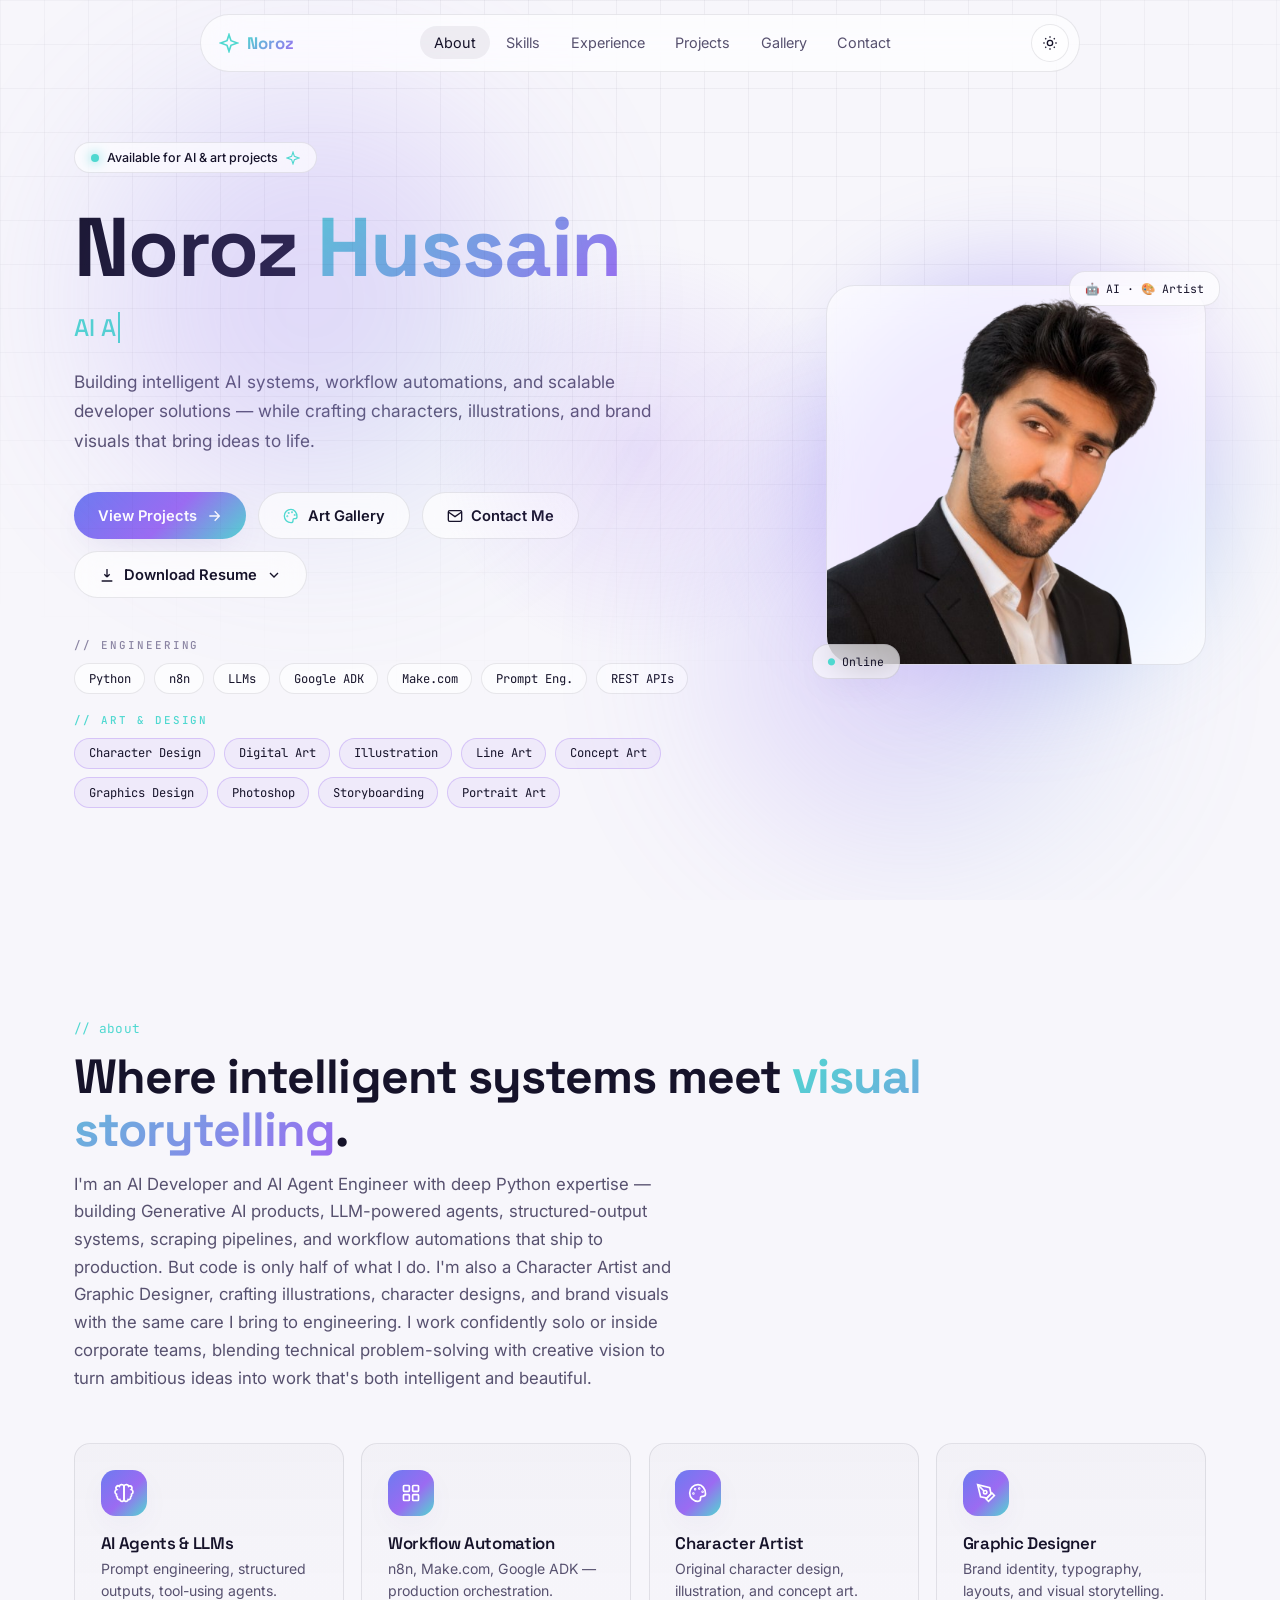
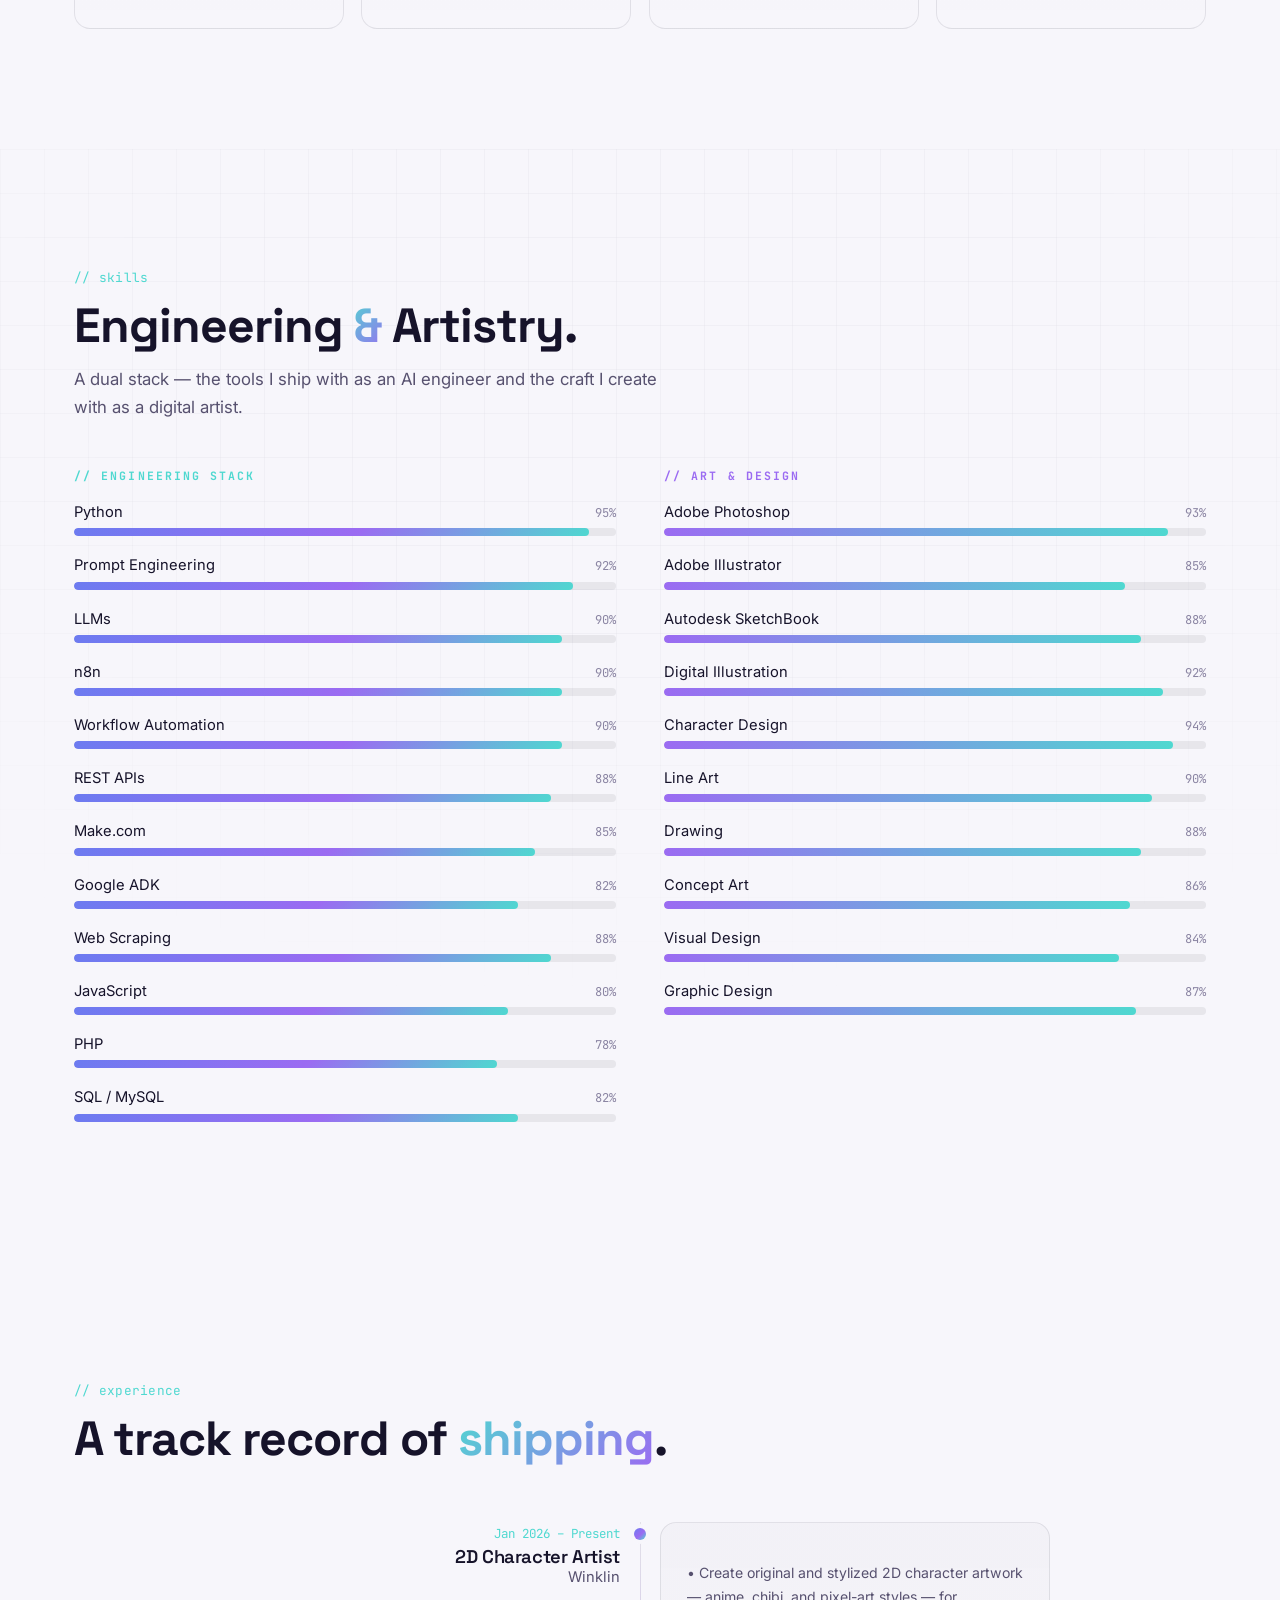
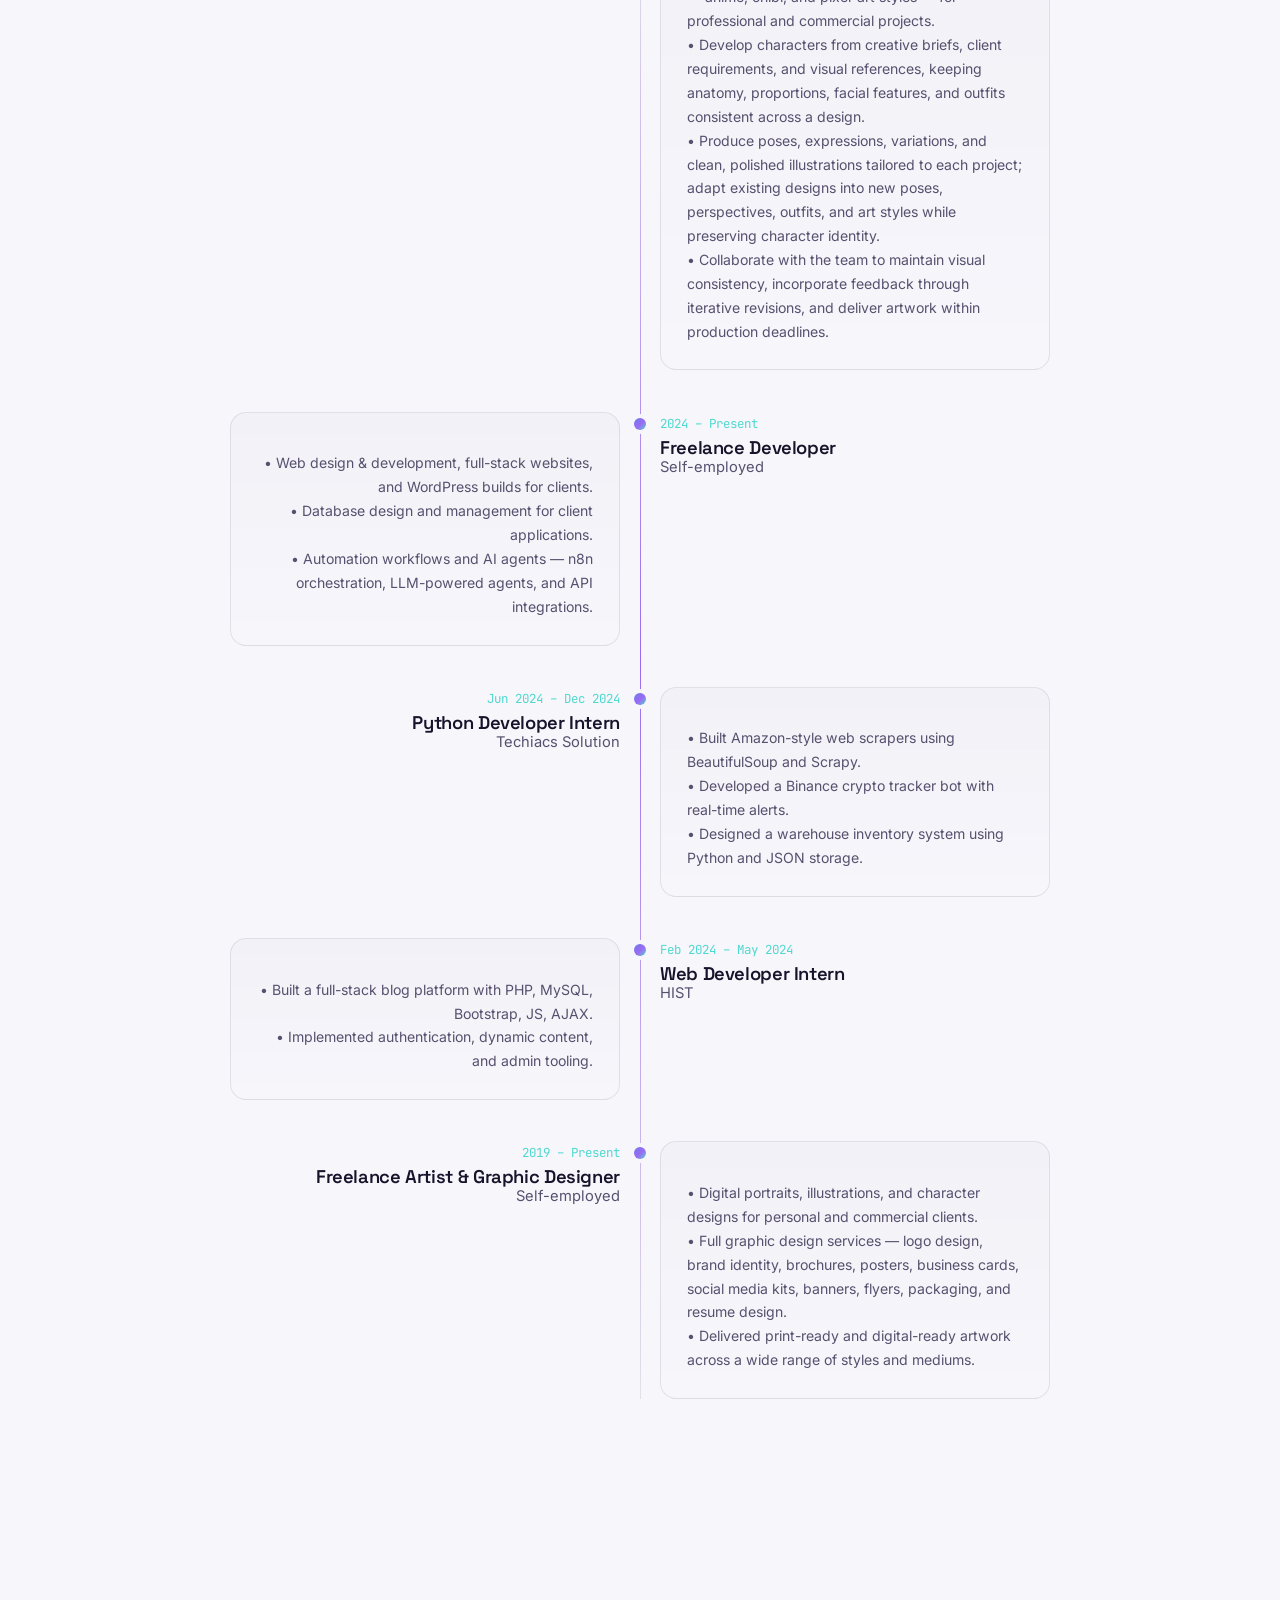
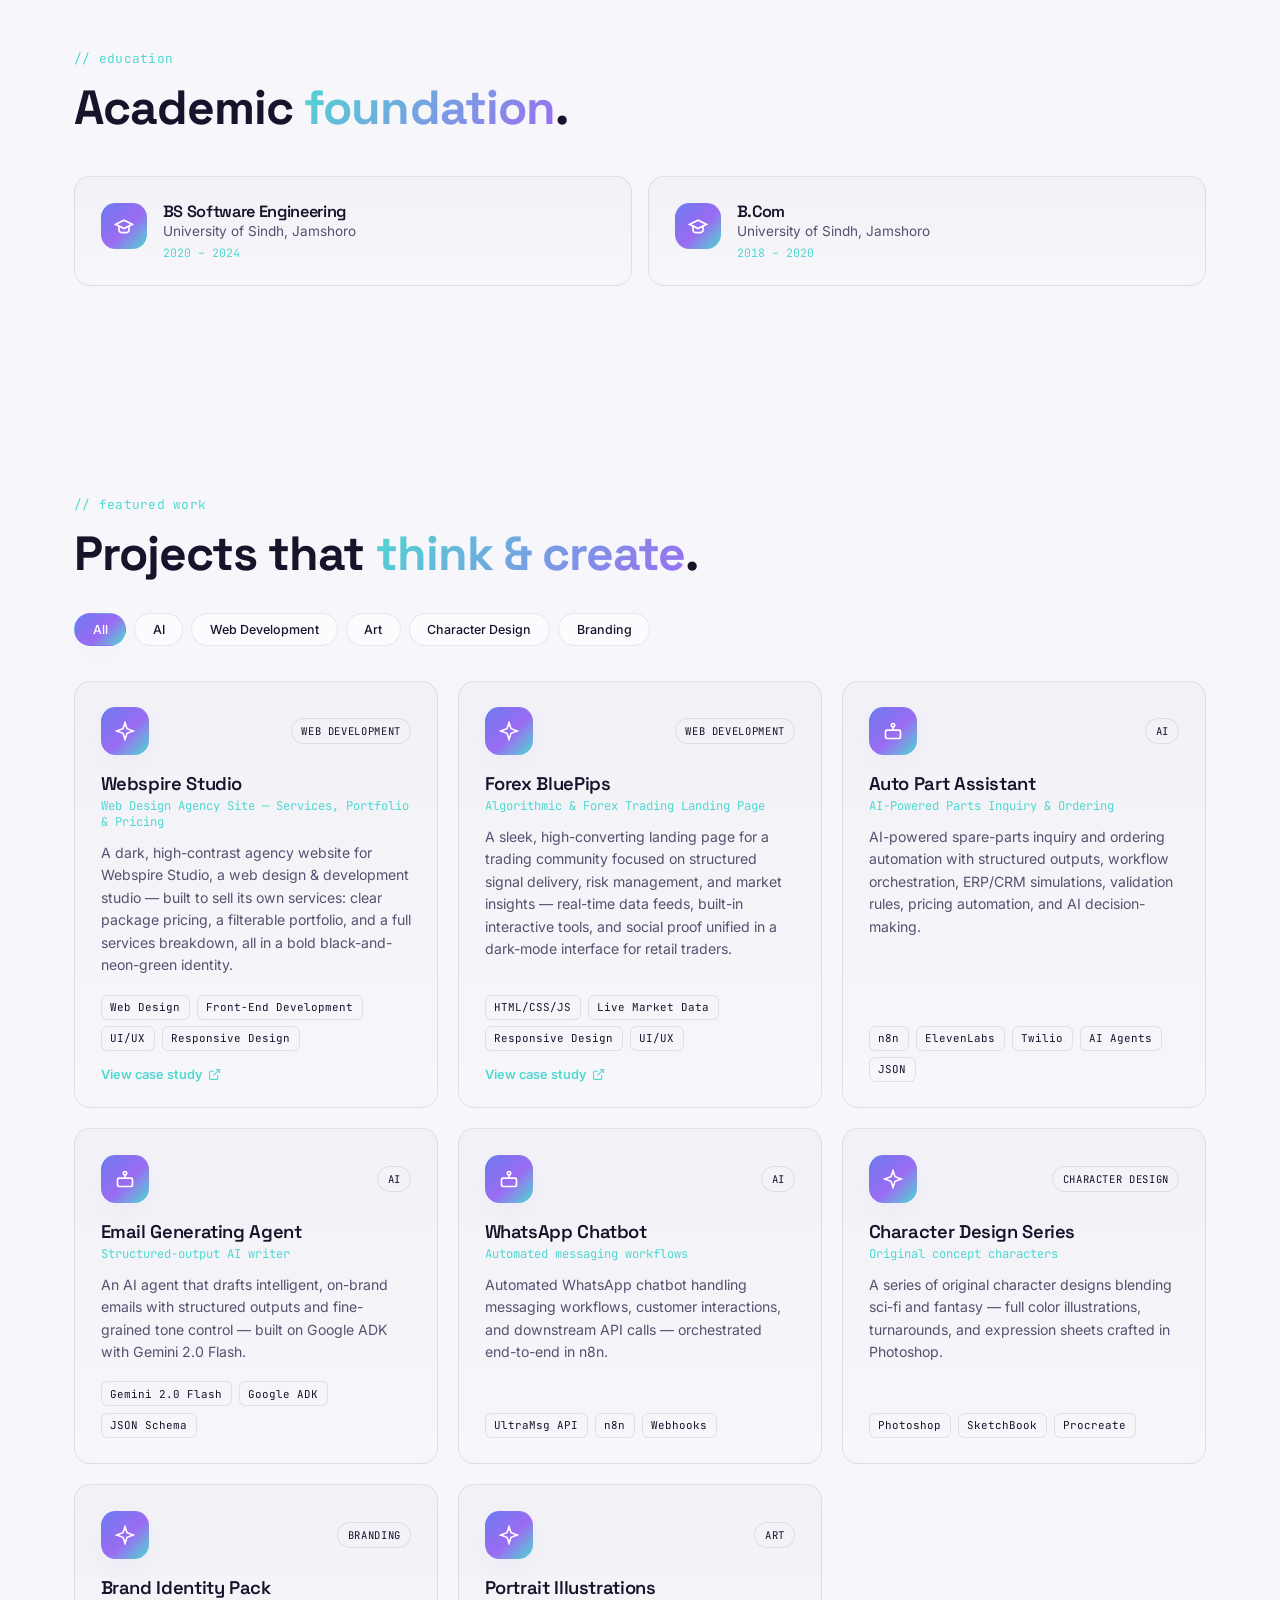
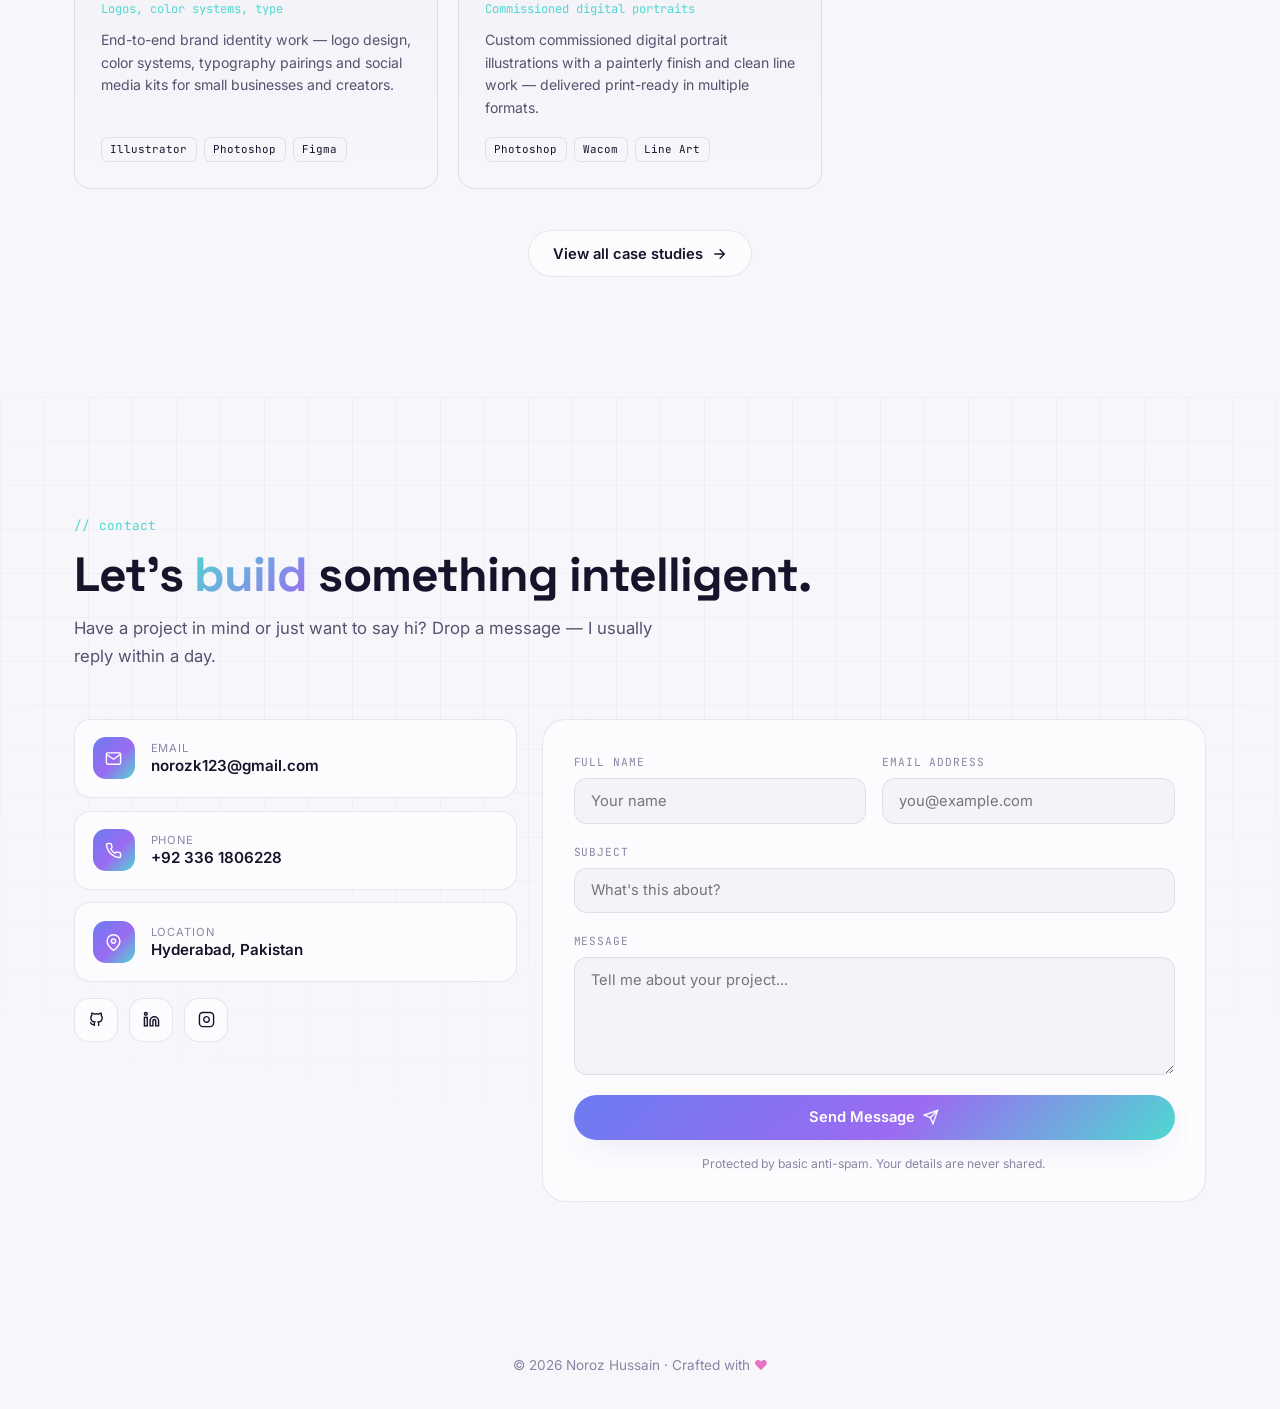
==== index.html @ 3fe2d1c8 "Initial portfolio website" ====
<!DOCTYPE html>
<html lang="en">
<head>
<meta charset="UTF-8">
<meta name="viewport" content="width=device-width, initial-scale=1.0">
<title>Noroz Hussain — AI Agent Engineer &amp; Character Artist</title>
<meta name="description" content="Noroz Hussain is an AI Agent Engineer and Python developer building LLM-powered agents and workflow automations, and a character artist &amp; graphic designer crafting illustrations and brand visuals.">
<meta name="keywords" content="Noroz Hussain, AI Agent Engineer, AI Developer, Python Developer, n8n Automation, Character Artist, Graphic Designer, Portfolio, Hyderabad Pakistan">
<meta name="author" content="Noroz Hussain">
<link rel="canonical" href="https://norozhussain.com/">

<!-- Open Graph -->
<meta property="og:type" content="website">
<meta property="og:title" content="Noroz Hussain — AI Agent Engineer & Character Artist">
<meta property="og:description" content="Building intelligent AI systems and workflow automations — while crafting characters, illustrations, and brand visuals.">
<meta property="og:image" content="assets/img/profile.png">
<meta property="og:url" content="https://norozhussain.com/">
<meta name="twitter:card" content="summary_large_image">
<meta name="twitter:title" content="Noroz Hussain — AI Agent Engineer & Character Artist">
<meta name="twitter:description" content="AI systems, workflow automation, character art and brand design.">
<meta name="twitter:image" content="assets/img/profile.png">

<link rel="icon" type="image/svg+xml" href="assets/img/favicon.svg">
<link rel="alternate icon" href="assets/img/favicon.ico">
<link rel="stylesheet" href="css/style.css">
<link rel="manifest" href="site.webmanifest">
<meta name="theme-color" content="#0d0b16">

<script type="application/ld+json">
{
  "@context": "https://schema.org",
  "@type": "Person",
  "name": "Noroz Hussain",
  "jobTitle": ["AI Agent Engineer", "Character Artist", "Graphic Designer"],
  "url": "https://norozhussain.com/",
  "email": "mailto:norozk123@gmail.com",
  "sameAs": [
    "https://github.com/khannoroz",
    "https://www.linkedin.com/in/noroz-hussain-786a731b7/",
    "https://www.instagram.com/noroz_khan_art/"
  ],
  "address": { "@type": "PostalAddress", "addressLocality": "Hyderabad", "addressCountry": "Pakistan" }
}
</script>
</head>
<body>

<div id="preloader"><p class="mark">Noroz<span>.</span></p></div>

<div id="mouse-glow"></div>

<!-- ===== Navbar ===== -->
<header id="navbar">
  <nav class="nav-inner glass">
    <a href="#hero" class="brand">
      <svg viewBox="0 0 24 24" fill="none" stroke="currentColor" stroke-width="2"><path d="M12 2l2.4 7.2L22 12l-7.6 2.8L12 22l-2.4-7.2L2 12l7.6-2.8z"/></svg>
      <span class="text-gradient">Noroz</span>
    </a>
    <div class="nav-links">
      <a href="#about">About</a>
      <a href="#skills">Skills</a>
      <a href="#experience">Experience</a>
      <a href="projects.html">Projects</a>
      <a href="gallery.html">Gallery</a>
      <a href="#contact">Contact</a>
    </div>
    <div class="nav-actions">
      <button class="icon-btn" id="theme-toggle" aria-label="Toggle theme">
        <svg class="moon" viewBox="0 0 24 24" fill="none" stroke="currentColor" stroke-width="2"><path d="M21 12.79A9 9 0 1111.21 3 7 7 0 0021 12.79z"/></svg>
        <svg class="sun" viewBox="0 0 24 24" fill="none" stroke="currentColor" stroke-width="2"><circle cx="12" cy="12" r="4"/><path d="M12 2v2M12 20v2M4.9 4.9l1.4 1.4M17.7 17.7l1.4 1.4M2 12h2M20 12h2M4.9 19.1l1.4-1.4M17.7 6.3l1.4-1.4"/></svg>
      </button>
      <button class="icon-btn" id="nav-toggle" aria-label="Open menu">
        <svg viewBox="0 0 24 24" fill="none" stroke="currentColor" stroke-width="2"><path d="M4 7h16M4 12h16M4 17h16"/></svg>
      </button>
    </div>
  </nav>
</header>

<div id="mobile-menu">
  <a href="#about">About</a>
  <a href="#skills">Skills</a>
  <a href="#experience">Experience</a>
  <a href="projects.html">Projects</a>
  <a href="gallery.html">Gallery</a>
  <a href="#contact">Contact</a>
</div>

<main>
  <!-- ===== Hero ===== -->
  <section id="hero" class="hero">
    <div class="bg-grid"></div>
    <div class="bg-orb" style="width:420px;height:420px;top:10%;left:8%;"></div>
    <div class="bg-orb" style="width:380px;height:380px;bottom:6%;right:14%;animation-delay:2s;"></div>

    <div class="container hero-grid">
      <div>
        <div class="badge-pill glass">
          <span class="dot-live"></span> Available for AI &amp; art projects
          <svg width="14" height="14" viewBox="0 0 24 24" fill="none" stroke="currentColor" stroke-width="2" style="color:var(--cyan)"><path d="M12 2l2.4 7.2L22 12l-7.6 2.8L12 22l-2.4-7.2L2 12l7.6-2.8z"/></svg>
        </div>

        <h1>Noroz <span class="text-gradient">Hussain</span></h1>

        <div class="hero-roles">
          <span id="role-typed"></span>
        </div>

        <p class="lead">Building intelligent AI systems, workflow automations, and scalable developer solutions — while crafting characters, illustrations, and brand visuals that bring ideas to life.</p>

        <div class="hero-actions">
          <a href="#projects" class="btn btn-primary">View Projects
            <svg viewBox="0 0 24 24" fill="none" stroke="currentColor" stroke-width="2"><path d="M5 12h14M13 5l7 7-7 7"/></svg>
          </a>
          <a href="gallery.html" class="btn btn-ghost">
            <svg viewBox="0 0 24 24" fill="none" stroke="currentColor" stroke-width="2" style="color:var(--cyan)"><circle cx="13.5" cy="6.5" r=".5"/><circle cx="17.5" cy="10.5" r=".5"/><circle cx="8.5" cy="7.5" r=".5"/><circle cx="6.5" cy="12.5" r=".5"/><path d="M12 2a10 10 0 100 20 3 3 0 003-3v-1a2 2 0 012-2h1a3 3 0 003-3c0-6-4-11-9-11z"/></svg>
            Art Gallery
          </a>
          <a href="#contact" class="btn btn-ghost">
            <svg viewBox="0 0 24 24" fill="none" stroke="currentColor" stroke-width="2"><rect x="2" y="4" width="20" height="16" rx="2"/><path d="M22 6l-10 7L2 6"/></svg>
            Contact Me
          </a>
          <div class="resume-dd">
            <button type="button" class="btn btn-ghost" id="resume-toggle" aria-haspopup="true" aria-expanded="false">
              <svg viewBox="0 0 24 24" fill="none" stroke="currentColor" stroke-width="2"><path d="M12 3v12m0 0l-4-4m4 4l4-4M4 21h16"/></svg>
              Download Resume
              <svg class="resume-caret" viewBox="0 0 24 24" fill="none" stroke="currentColor" stroke-width="2" width="14" height="14"><path d="M6 9l6 6 6-6"/></svg>
            </button>
            <div class="resume-menu" id="resume-menu">
              <a href="assets/resume/Noroz-Hussain-Resume.pdf" download class="resume-menu-item">
                <svg viewBox="0 0 24 24" fill="none" stroke="currentColor" stroke-width="2"><rect x="2" y="4" width="20" height="16" rx="2"/><path d="M22 6l-10 7L2 6"/></svg>
                <span><strong>Developer CV</strong><small>AI &amp; software engineering</small></span>
              </a>
              <a href="assets/resume/Noroz-Hussain-Artist-CV.pdf" download class="resume-menu-item">
                <svg viewBox="0 0 24 24" fill="none" stroke="currentColor" stroke-width="2" style="color:var(--cyan)"><circle cx="13.5" cy="6.5" r=".5"/><circle cx="17.5" cy="10.5" r=".5"/><circle cx="8.5" cy="7.5" r=".5"/><circle cx="6.5" cy="12.5" r=".5"/><path d="M12 2a10 10 0 100 20 3 3 0 003-3v-1a2 2 0 012-2h1a3 3 0 003-3c0-6-4-11-9-11z"/></svg>
                <span><strong>Artist CV</strong><small>Character design &amp; illustration</small></span>
              </a>
            </div>
          </div>
        </div>

        <div class="badge-groups">
          <div>
            <h4>// engineering</h4>
            <div class="chip-row">
              <span class="chip chip--tech">Python</span>
              <span class="chip chip--tech">n8n</span>
              <span class="chip chip--tech">LLMs</span>
              <span class="chip chip--tech">Google ADK</span>
              <span class="chip chip--tech">Make.com</span>
              <span class="chip chip--tech">Prompt Eng.</span>
              <span class="chip chip--tech">REST APIs</span>
            </div>
          </div>
          <div>
            <h4 class="art-label">// art &amp; design</h4>
            <div class="chip-row">
              <span class="chip chip--art">Character Design</span>
              <span class="chip chip--art">Digital Art</span>
              <span class="chip chip--art">Illustration</span>
              <span class="chip chip--art">Line Art</span>
              <span class="chip chip--art">Concept Art</span>
              <span class="chip chip--art">Graphics Design</span>
              <span class="chip chip--art">Photoshop</span>
              <span class="chip chip--art">Storyboarding</span>
              <span class="chip chip--art">Portrait Art</span>
            </div>
          </div>
        </div>
      </div>

      <div class="hero-portrait">
        <div class="glow-ring"></div>
        <div class="portrait-frame glass">
          <img src="assets/img/profile.png" alt="Noroz Hussain — AI Developer and Character Artist" width="493" height="506">
        </div>
        <div class="float-tag bl glass"><span style="color:var(--cyan)">●</span> Online</div>
        <div class="float-tag tl glass">🤖 AI · 🎨 Artist</div>
      </div>
    </div>
  </section>

  <!-- ===== About ===== -->
  <section id="about" class="section">
    <div class="container">
      <div class="reveal">
        <p class="eyebrow">// about</p>
        <h2 class="section-title">Where intelligent systems meet <span class="text-gradient">visual storytelling</span>.</h2>
      </div>
      <p class="section-lead reveal">I'm an AI Developer and AI Agent Engineer with deep Python expertise — building Generative AI products, LLM-powered agents, structured-output systems, scraping pipelines, and workflow automations that ship to production. But code is only half of what I do. I'm also a Character Artist and Graphic Designer, crafting illustrations, character designs, and brand visuals with the same care I bring to engineering. I work confidently solo or inside corporate teams, blending technical problem-solving with creative vision to turn ambitious ideas into work that's both intelligent and beautiful.</p>

      <div class="about-grid">
        <div class="card about-card reveal">
          <div class="icon-tile"><svg viewBox="0 0 24 24" fill="none" stroke="currentColor" stroke-width="2"><path d="M9.5 2A2.5 2.5 0 0112 4.5v15a2.5 2.5 0 01-4.96.44 2.5 2.5 0 01-2.96-3.08A3 3 0 013 13.5a3 3 0 01.34-5.61A2.5 2.5 0 016.5 4a2.5 2.5 0 013-2z"/><path d="M14.5 2A2.5 2.5 0 0012 4.5v15a2.5 2.5 0 004.96.44 2.5 2.5 0 002.96-3.08A3 3 0 0021 13.5a3 3 0 00-.34-5.61A2.5 2.5 0 0017.5 4a2.5 2.5 0 00-3-2z"/></svg></div>
          <h3>AI Agents &amp; LLMs</h3>
          <p>Prompt engineering, structured outputs, tool-using agents.</p>
        </div>
        <div class="card about-card reveal" style="transition-delay:.05s">
          <div class="icon-tile"><svg viewBox="0 0 24 24" fill="none" stroke="currentColor" stroke-width="2"><rect x="3" y="3" width="7" height="7" rx="1"/><rect x="14" y="3" width="7" height="7" rx="1"/><rect x="14" y="14" width="7" height="7" rx="1"/><rect x="3" y="14" width="7" height="7" rx="1"/></svg></div>
          <h3>Workflow Automation</h3>
          <p>n8n, Make.com, Google ADK — production orchestration.</p>
        </div>
        <div class="card about-card reveal" style="transition-delay:.1s">
          <div class="icon-tile"><svg viewBox="0 0 24 24" fill="none" stroke="currentColor" stroke-width="2"><circle cx="13.5" cy="6.5" r=".5"/><circle cx="17.5" cy="10.5" r=".5"/><circle cx="8.5" cy="7.5" r=".5"/><circle cx="6.5" cy="12.5" r=".5"/><path d="M12 2a10 10 0 100 20 3 3 0 003-3v-1a2 2 0 012-2h1a3 3 0 003-3c0-6-4-11-9-11z"/></svg></div>
          <h3>Character Artist</h3>
          <p>Original character design, illustration, and concept art.</p>
        </div>
        <div class="card about-card reveal" style="transition-delay:.15s">
          <div class="icon-tile"><svg viewBox="0 0 24 24" fill="none" stroke="currentColor" stroke-width="2"><path d="M12 19l7-7 3 3-7 7-3-3z"/><path d="M18 13l-1.5-7.5L2 2l3.5 14.5L13 18l5-5z"/><path d="M2 2l7.586 7.586"/><circle cx="11" cy="11" r="2"/></svg></div>
          <h3>Graphic Designer</h3>
          <p>Brand identity, typography, layouts, and visual storytelling.</p>
        </div>
      </div>
    </div>
  </section>

  <!-- ===== Skills ===== -->
  <section id="skills" class="section">
    <div class="bg-grid" style="opacity:.3"></div>
    <div class="container">
      <div class="reveal">
        <p class="eyebrow">// skills</p>
        <h2 class="section-title">Engineering <span class="text-gradient">&amp;</span> Artistry.</h2>
        <p class="section-lead">A dual stack — the tools I ship with as an AI engineer and the craft I create with as a digital artist.</p>
      </div>

      <div class="skills-grid">
        <div class="skills-col tech reveal">
          <h4>// engineering stack</h4>
          <div id="skills-tech"></div>
        </div>
        <div class="skills-col art reveal">
          <h4>// art &amp; design</h4>
          <div id="skills-art"></div>
        </div>
      </div>
    </div>
  </section>

  <!-- ===== Experience ===== -->
  <section id="experience" class="section">
    <div class="container">
      <div class="reveal text-center" style="text-align:left">
        <p class="eyebrow">// experience</p>
        <h2 class="section-title">A track record of <span class="text-gradient">shipping</span>.</h2>
      </div>

      <div class="timeline">
        <div class="timeline-item reveal">
          <div class="timeline-dot"></div>
          <div class="timeline-left">
            <span class="timeline-when">Jan 2026 – Present</span>
            <h3 class="timeline-role">2D Character Artist</h3>
            <p class="timeline-co">Winklin</p>
          </div>
          <div class="timeline-right">
            <div class="card">
              <div class="timeline-points">
                <p>• Create original and stylized 2D character artwork — anime, chibi, and pixel-art styles — for professional and commercial projects.</p>
                <p>• Develop characters from creative briefs, client requirements, and visual references, keeping anatomy, proportions, facial features, and outfits consistent across a design.</p>
                <p>• Produce poses, expressions, variations, and clean, polished illustrations tailored to each project; adapt existing designs into new poses, perspectives, outfits, and art styles while preserving character identity.</p>
                <p>• Collaborate with the team to maintain visual consistency, incorporate feedback through iterative revisions, and deliver artwork within production deadlines.</p>
              </div>
            </div>
          </div>
        </div>
        <div class="timeline-item reveal">
          <div class="timeline-dot"></div>
          <div class="timeline-left">
            <span class="timeline-when">2024 – Present</span>
            <h3 class="timeline-role">Freelance Developer</h3>
            <p class="timeline-co">Self-employed</p>
          </div>
          <div class="timeline-right">
            <div class="card">
              <div class="timeline-points">
                <p>• Web design &amp; development, full-stack websites, and WordPress builds for clients.</p>
                <p>• Database design and management for client applications.</p>
                <p>• Automation workflows and AI agents — n8n orchestration, LLM-powered agents, and API integrations.</p>
              </div>
            </div>
          </div>
        </div>
        <div class="timeline-item reveal">
          <div class="timeline-dot"></div>
          <div class="timeline-left">
            <span class="timeline-when">Jun 2024 – Dec 2024</span>
            <h3 class="timeline-role">Python Developer Intern</h3>
            <p class="timeline-co">Techiacs Solution</p>
          </div>
          <div class="timeline-right">
            <div class="card">
              <div class="timeline-points">
                <p>• Built Amazon-style web scrapers using BeautifulSoup and Scrapy.</p>
                <p>• Developed a Binance crypto tracker bot with real-time alerts.</p>
                <p>• Designed a warehouse inventory system using Python and JSON storage.</p>
              </div>
            </div>
          </div>
        </div>
        <div class="timeline-item reveal">
          <div class="timeline-dot"></div>
          <div class="timeline-left">
            <span class="timeline-when">Feb 2024 – May 2024</span>
            <h3 class="timeline-role">Web Developer Intern</h3>
            <p class="timeline-co">HIST</p>
          </div>
          <div class="timeline-right">
            <div class="card">
              <div class="timeline-points">
                <p>• Built a full-stack blog platform with PHP, MySQL, Bootstrap, JS, AJAX.</p>
                <p>• Implemented authentication, dynamic content, and admin tooling.</p>
              </div>
            </div>
          </div>
        </div>
        <div class="timeline-item reveal">
          <div class="timeline-dot"></div>
          <div class="timeline-left">
            <span class="timeline-when">2019 – Present</span>
            <h3 class="timeline-role">Freelance Artist &amp; Graphic Designer</h3>
            <p class="timeline-co">Self-employed</p>
          </div>
          <div class="timeline-right">
            <div class="card">
              <div class="timeline-points">
                <p>• Digital portraits, illustrations, and character designs for personal and commercial clients.</p>
                <p>• Full graphic design services — logo design, brand identity, brochures, posters, business cards, social media kits, banners, flyers, packaging, and resume design.</p>
                <p>• Delivered print-ready and digital-ready artwork across a wide range of styles and mediums.</p>
              </div>
            </div>
          </div>
        </div>
      </div>
    </div>
  </section>

  <!-- ===== Education ===== -->
  <section id="education" class="section section--tight">
    <div class="container">
      <div class="reveal">
        <p class="eyebrow">// education</p>
        <h2 class="section-title">Academic <span class="text-gradient">foundation</span>.</h2>
      </div>
      <div class="edu-grid">
        <div class="card edu-card reveal">
          <div class="icon-tile"><svg viewBox="0 0 24 24" fill="none" stroke="currentColor" stroke-width="2"><path d="M22 10L12 5 2 10l10 5 10-5z"/><path d="M6 12v5c0 1.66 2.69 3 6 3s6-1.34 6-3v-5"/></svg></div>
          <div>
            <h3>BS Software Engineering</h3>
            <p>University of Sindh, Jamshoro</p>
            <span class="period">2020 – 2024</span>
          </div>
        </div>
        <div class="card edu-card reveal" style="transition-delay:.08s">
          <div class="icon-tile"><svg viewBox="0 0 24 24" fill="none" stroke="currentColor" stroke-width="2"><path d="M22 10L12 5 2 10l10 5 10-5z"/><path d="M6 12v5c0 1.66 2.69 3 6 3s6-1.34 6-3v-5"/></svg></div>
          <div>
            <h3>B.Com</h3>
            <p>University of Sindh, Jamshoro</p>
            <span class="period">2018 – 2020</span>
          </div>
        </div>
      </div>
    </div>
  </section>

  <!-- ===== Projects ===== -->
  <section id="projects" class="section">
    <div class="container">
      <div class="reveal">
        <p class="eyebrow">// featured work</p>
        <h2 class="section-title">Projects that <span class="text-gradient">think &amp; create</span>.</h2>
      </div>

      <div class="filter-row reveal">
        <button class="filter-btn active" data-filter="All">All</button>
        <button class="filter-btn" data-filter="AI">AI</button>
        <button class="filter-btn" data-filter="Web Development">Web Development</button>
        <button class="filter-btn" data-filter="Art">Art</button>
        <button class="filter-btn" data-filter="Character Design">Character Design</button>
        <button class="filter-btn" data-filter="Branding">Branding</button>
      </div>

      <div class="projects-grid" id="projects-grid"></div>

      <div class="reveal" style="text-align:center; margin-top:2.6rem">
        <a href="projects.html" class="btn btn-ghost">
          View all case studies
          <svg viewBox="0 0 24 24" fill="none" stroke="currentColor" stroke-width="2"><path d="M5 12h14M13 5l7 7-7 7"/></svg>
        </a>
      </div>
    </div>
  </section>

  <!-- ===== Contact ===== -->
  <section id="contact" class="section">
    <div class="bg-grid" style="opacity:.35"></div>
    <div class="container">
      <div class="reveal">
        <p class="eyebrow">// contact</p>
        <h2 class="section-title">Let's <span class="text-gradient">build</span> something intelligent.</h2>
        <p class="section-lead">Have a project in mind or just want to say hi? Drop a message — I usually reply within a day.</p>
      </div>

      <div class="contact-grid">
        <div class="reveal">
          <a href="mailto:norozk123@gmail.com" class="glass contact-info-item">
            <div class="icon-tile"><svg viewBox="0 0 24 24" fill="none" stroke="currentColor" stroke-width="2"><rect x="2" y="4" width="20" height="16" rx="2"/><path d="M22 6l-10 7L2 6"/></svg></div>
            <div><p class="label">Email</p><p class="value">norozk123@gmail.com</p></div>
          </a>
          <a href="tel:+923361806228" class="glass contact-info-item">
            <div class="icon-tile"><svg viewBox="0 0 24 24" fill="none" stroke="currentColor" stroke-width="2"><path d="M22 16.92v3a2 2 0 01-2.18 2 19.79 19.79 0 01-8.63-3.07 19.5 19.5 0 01-6-6 19.79 19.79 0 01-3.07-8.67A2 2 0 014.11 2h3a2 2 0 012 1.72c.127.96.361 1.903.7 2.81a2 2 0 01-.45 2.11L8.09 9.91a16 16 0 006 6l1.27-1.27a2 2 0 012.11-.45c.907.339 1.85.573 2.81.7A2 2 0 0122 16.92z"/></svg></div>
            <div><p class="label">Phone</p><p class="value">+92 336 1806228</p></div>
          </a>
          <div class="glass contact-info-item">
            <div class="icon-tile"><svg viewBox="0 0 24 24" fill="none" stroke="currentColor" stroke-width="2"><path d="M21 10c0 7-9 13-9 13s-9-6-9-13a9 9 0 0118 0z"/><circle cx="12" cy="10" r="3"/></svg></div>
            <div><p class="label">Location</p><p class="value">Hyderabad, Pakistan</p></div>
          </div>
          <div class="social-row">
            <a href="https://github.com/khannoroz" target="_blank" rel="noopener noreferrer" class="glass" aria-label="GitHub">
              <svg viewBox="0 0 24 24" fill="none" stroke="currentColor" stroke-width="2"><path d="M9 19c-4.3 1.4-4.3-2.5-6-3m12 5v-3.5c0-1 .1-1.4-.5-2 2.8-.3 5.5-1.4 5.5-6a4.6 4.6 0 00-1.3-3.2 4.2 4.2 0 00-.1-3.2s-1.1-.3-3.5 1.3a12.3 12.3 0 00-6.2 0C6.5 2.8 5.4 3.1 5.4 3.1a4.2 4.2 0 00-.1 3.2A4.6 4.6 0 004 9.5c0 4.6 2.7 5.7 5.5 6-.6.6-.6 1.2-.5 2V21"/></svg>
            </a>
            <a href="https://www.linkedin.com/in/noroz-hussain-786a731b7/" target="_blank" rel="noopener noreferrer" class="glass" aria-label="LinkedIn">
              <svg viewBox="0 0 24 24" fill="none" stroke="currentColor" stroke-width="2"><path d="M16 8a6 6 0 016 6v7h-4v-7a2 2 0 00-2-2 2 2 0 00-2 2v7h-4v-7a6 6 0 016-6z"/><rect x="2" y="9" width="4" height="12"/><circle cx="4" cy="4" r="2"/></svg>
            </a>
            <a href="https://www.instagram.com/noroz_khan_art/" target="_blank" rel="noopener noreferrer" class="glass" aria-label="Instagram">
              <svg viewBox="0 0 24 24" fill="none" stroke="currentColor" stroke-width="2"><rect x="2" y="2" width="20" height="20" rx="5"/><path d="M16 11.37A4 4 0 1112.63 8 4 4 0 0116 11.37z"/><path d="M17.5 6.5h.01"/></svg>
            </a>
          </div>
        </div>

        <div class="reveal">
          <form id="contact-form" class="glass form-card" novalidate>
            <input type="text" name="company" class="honeypot" tabindex="-1" autocomplete="off" aria-hidden="true">
            <div class="form-row">
              <div class="field" id="field-name">
                <label for="name">Full Name</label>
                <input id="name" name="name" type="text" placeholder="Your name" required>
                <p class="field-error">Name is too short.</p>
              </div>
              <div class="field" id="field-email">
                <label for="email">Email Address</label>
                <input id="email" name="email" type="email" placeholder="you@example.com" required>
                <p class="field-error">Enter a valid email.</p>
              </div>
            </div>
            <div class="field" id="field-subject">
              <label for="subject">Subject</label>
              <input id="subject" name="subject" type="text" placeholder="What's this about?" required>
              <p class="field-error">Add a subject.</p>
            </div>
            <div class="field" id="field-message">
              <label for="message">Message</label>
              <textarea id="message" name="message" rows="5" placeholder="Tell me about your project..." required></textarea>
              <p class="field-error">Tell me a bit more (min 10 characters).</p>
            </div>

            <button type="submit" class="btn btn-primary btn-block">
              <span class="spinner"></span>
              <span class="btn-label">Send Message</span>
              <svg class="btn-label" viewBox="0 0 24 24" fill="none" stroke="currentColor" stroke-width="2"><path d="M22 2L11 13M22 2l-7 20-4-9-9-4 20-7z"/></svg>
            </button>

            <div class="form-status" id="form-status"></div>
            <p class="form-note">Protected by basic anti-spam. Your details are never shared.</p>
          </form>
        </div>
      </div>
    </div>
  </section>
</main>

<footer>
  <div class="container">
    <p>© <span id="year"></span> Noroz Hussain · Crafted with <span class="heart">♥</span></p>
  </div>
</footer>

<button id="to-top" class="glass" aria-label="Back to top">
  <svg viewBox="0 0 24 24" fill="none" stroke="currentColor" stroke-width="2"><path d="M12 19V5M5 12l7-7 7 7"/></svg>
</button>

<script src="js/content.js"></script>
<script src="js/main.js"></script>
</body>
</html>
---- css/style.css ----
/* ==========================================================================
   Noroz Hussain — Portfolio
   Design system: dark-first glassmorphism with neon cyan / violet accents
   ========================================================================== */

/* ---------- Fonts ---------- */
@import url('https://fonts.googleapis.com/css2?family=Space+Grotesk:wght@500;600;700&family=Inter:wght@400;500;600;700&family=JetBrains+Mono:wght@400;500&display=swap');

/* ---------- Design tokens ---------- */
:root{
  color-scheme: dark;
  --bg: #0d0b16;
  --bg-soft: #131022;
  --surface: #171425;
  --fg: #f3f1fa;
  --fg-muted: #a9a3c2;
  --fg-dim: #756f92;
  --border: rgba(255,255,255,.09);
  --border-hover: rgba(255,255,255,.18);
  --glass: rgba(23,20,37,.55);
  --glass-strong: rgba(23,20,37,.82);

  --cyan: #4fd8d0;
  --violet: #9b6bf2;
  --blue: #6c7bf0;
  --pink: #e572c4;

  --grad-hero: linear-gradient(135deg, var(--blue) 0%, var(--violet) 55%, var(--cyan) 100%);
  --grad-text: linear-gradient(135deg, var(--cyan) 0%, var(--violet) 100%);
  --grad-art: linear-gradient(90deg, var(--violet), var(--cyan));

  --shadow-soft: 0 10px 40px -12px rgba(108,79,220,.35);
  --shadow-glow: 0 0 50px -8px rgba(108,79,220,.55);
  --radius: 1rem;
  --radius-sm: .65rem;
  --radius-lg: 1.5rem;

  --font-display: 'Space Grotesk', system-ui, sans-serif;
  --font-sans: 'Inter', system-ui, sans-serif;
  --font-mono: 'JetBrains Mono', ui-monospace, monospace;

  --container: 1180px;
  --nav-h: 76px;
}

:root[data-theme="light"]{
  color-scheme: light;
  --bg: #f7f6fb;
  --bg-soft: #ffffff;
  --surface: #ffffff;
  --fg: #16132a;
  --fg-muted: #57516f;
  --fg-dim: #8b85a3;
  --border: rgba(20,15,40,.09);
  --border-hover: rgba(20,15,40,.18);
  --glass: rgba(255,255,255,.65);
  --glass-strong: rgba(255,255,255,.9);
  --shadow-soft: 0 10px 34px -14px rgba(80,60,160,.22);
  --shadow-glow: 0 0 44px -10px rgba(120,90,220,.35);
}

*,*::before,*::after{ box-sizing: border-box; }
html{ scroll-behavior: smooth; }
body{
  margin:0;
  background: var(--bg);
  color: var(--fg);
  font-family: var(--font-sans);
  -webkit-font-smoothing: antialiased;
  overflow-x: hidden;
  transition: background-color .4s ease, color .4s ease;
}
h1,h2,h3,h4{ font-family: var(--font-display); letter-spacing: -0.02em; margin: 0; line-height: 1.1; }
p{ margin: 0; }
a{ color: inherit; text-decoration: none; }
img{ max-width: 100%; display: block; }
button{ font: inherit; color: inherit; background: none; border: 0; cursor: pointer; }
ul{ margin:0; padding:0; list-style:none; }
::selection{ background: var(--violet); color: #fff; }

.container{ max-width: var(--container); margin: 0 auto; padding: 0 24px; }
.section{ position: relative; padding: 120px 0; }
.section--tight{ padding: 90px 0; }
@media (max-width: 720px){
  .section{ padding: 80px 0; }
}

.eyebrow{
  display:flex; align-items:center; gap:.5rem;
  font-family: var(--font-mono); font-size: .8rem;
  color: var(--cyan); margin-bottom: .9rem; letter-spacing: .02em;
}
.section-title{ font-size: clamp(2rem, 4.2vw, 3rem); font-weight: 700; }
.section-lead{ margin-top: .85rem; max-width: 620px; color: var(--fg-muted); font-size: 1.05rem; line-height: 1.65; }

.text-gradient{
  background: var(--grad-text);
  -webkit-background-clip: text; background-clip: text; color: transparent;
}

/* ---------- Buttons ---------- */
.btn{
  display: inline-flex; align-items: center; gap: .55rem;
  padding: .85rem 1.5rem; border-radius: 999px;
  font-weight: 600; font-size: .92rem;
  transition: transform .25s ease, box-shadow .25s ease, background-color .25s ease, border-color .25s ease;
  white-space: nowrap;
}
.btn svg{ width: 16px; height: 16px; }
.btn-primary{ background: var(--grad-hero); color: #fff; box-shadow: var(--shadow-soft); }
.btn-primary:hover{ box-shadow: var(--shadow-glow); transform: translateY(-2px); }
.btn-ghost{ background: var(--glass); border: 1px solid var(--border); backdrop-filter: blur(16px); }
.btn-ghost:hover{ border-color: var(--border-hover); transform: translateY(-2px); box-shadow: var(--shadow-soft); }
.btn-block{ width: 100%; justify-content: center; }

/* ---------- Glass / cards ---------- */
.glass{
  background: var(--glass);
  border: 1px solid var(--border);
  backdrop-filter: blur(18px) saturate(160%);
  -webkit-backdrop-filter: blur(18px) saturate(160%);
}
.card{
  position: relative;
  border-radius: var(--radius);
  border: 1px solid var(--border);
  background: linear-gradient(180deg, rgba(255,255,255,.03), rgba(255,255,255,0));
  padding: 1.6rem;
  transition: transform .3s ease, border-color .3s ease, box-shadow .3s ease;
}
:root[data-theme="light"] .card{ background: linear-gradient(180deg, rgba(20,15,40,.02), rgba(20,15,40,0)); }
.card:hover{ transform: translateY(-4px); border-color: var(--border-hover); box-shadow: var(--shadow-soft); }

/* ---------- Background fx ---------- */
.bg-grid{
  position: absolute; inset: 0; pointer-events: none; opacity: .5;
  background-image:
    linear-gradient(var(--border) 1px, transparent 1px),
    linear-gradient(90deg, var(--border) 1px, transparent 1px);
  background-size: 44px 44px;
  mask-image: radial-gradient(ellipse 90% 60% at 50% 20%, #000 40%, transparent 100%);
}
.bg-orb{
  position: absolute; border-radius: 50%; filter: blur(90px); pointer-events: none;
  background: var(--grad-hero); opacity: .22; animation: float-orb 10s ease-in-out infinite;
}
@keyframes float-orb{ 0%,100%{ transform: translateY(0) } 50%{ transform: translateY(-24px) } }

#mouse-glow{
  position: fixed; top:0; left:0; width: 420px; height: 420px; border-radius: 50%;
  background: radial-gradient(circle, rgba(155,107,242,.16), transparent 70%);
  pointer-events: none; z-index: 1; transform: translate(-50%,-50%);
  transition: opacity .3s ease; will-change: transform;
}
@media (max-width: 900px){ #mouse-glow{ display:none; } }

canvas#particles{ position:absolute; inset:0; width:100%; height:100%; opacity:.55; }

/* ---------- Reveal on scroll ---------- */
.reveal{ opacity: 0; transform: translateY(22px); transition: opacity .7s ease, transform .7s ease; }
.reveal.in-view{ opacity: 1; transform: translateY(0); }

/* ---------- Navbar ---------- */
#navbar{
  position: fixed; top: 14px; left: 0; right: 0; z-index: 100;
  display: flex; justify-content: center; padding: 0 16px;
}
.nav-inner{
  display:flex; align-items:center; justify-content: space-between; gap: 1.5rem;
  width: 100%; max-width: 880px;
  border-radius: 999px; padding: .55rem .6rem .55rem 1.1rem;
}
.brand{ display:flex; align-items:center; gap:.5rem; font-family: var(--font-display); font-weight:700; font-size:1.05rem; }
.brand svg{ width:20px; height:20px; color: var(--cyan); }
.nav-links{ display:flex; align-items:center; gap:.2rem; }
.nav-links a{
  padding: .5rem .85rem; border-radius: 999px; font-size: .9rem; color: var(--fg-muted);
  transition: color .2s ease, background-color .2s ease;
}
.nav-links a:hover, .nav-links a.active{ color: var(--fg); background: rgba(255,255,255,.06); }
:root[data-theme="light"] .nav-links a:hover, :root[data-theme="light"] .nav-links a.active{ background: rgba(20,15,40,.06); }
.nav-actions{ display:flex; align-items:center; gap:.4rem; }
.icon-btn{
  width: 38px; height: 38px; display:grid; place-items:center; border-radius: 999px;
  background: var(--glass); border: 1px solid var(--border); transition: all .25s ease;
}
.icon-btn:hover{ border-color: var(--border-hover); box-shadow: var(--shadow-soft); }
.icon-btn svg{ width:16px; height:16px; }
#theme-toggle .sun{ display:none; }
:root[data-theme="light"] #theme-toggle .moon{ display:none; }
:root[data-theme="light"] #theme-toggle .sun{ display:block; }
#nav-toggle{ display:none; }

@media (max-width: 780px){
  .nav-links{ display:none; }
  #nav-toggle{ display:grid; }
  .nav-inner{ max-width: 92%; }
}

#mobile-menu{
  position: fixed; inset: 0; z-index: 99; display: none;
  background: var(--bg-soft); padding: 110px 30px 40px;
}
#mobile-menu.open{ display:block; }
#mobile-menu a{
  display:block; padding: 1rem 0; font-family: var(--font-display); font-size: 1.5rem; font-weight:600;
  border-bottom: 1px solid var(--border);
}

/* ---------- Hero ---------- */
.hero{ min-height: 100vh; display:flex; align-items:center; padding-top: 130px; padding-bottom: 80px; position: relative; overflow: hidden; }
.hero-grid{ display:grid; grid-template-columns: 1.35fr 1fr; gap: 3rem; align-items:center; }
@media (max-width: 980px){ .hero-grid{ grid-template-columns: 1fr; } .hero-portrait{ order: -1; max-width: 280px; margin: 0 auto; } }

.badge-pill{
  display:inline-flex; align-items:center; gap:.5rem; padding: .45rem 1rem;
  border-radius: 999px; font-size: .78rem; font-weight:500;
}
.dot-live{ width:8px; height:8px; border-radius:50%; background: var(--cyan); box-shadow: 0 0 12px var(--cyan); animation: pulse 2s infinite; }
@keyframes pulse{ 0%,100%{ opacity:1 } 50%{ opacity:.4 } }

.hero h1{ margin-top: 1.8rem; font-size: clamp(2.6rem, 6.5vw, 5.2rem); font-weight: 700; }
.hero-roles{ margin-top: 1rem; display:flex; flex-wrap:wrap; align-items:center; gap: .6rem; font-family: var(--font-display); font-size: clamp(1.1rem, 2.2vw, 1.5rem); color: var(--fg-muted); font-weight:500; min-height: 2.2rem; }
#role-typed{ color: var(--cyan); }
#role-typed .cursor{ display:inline-block; width: 2px; background: var(--cyan); margin-left: 2px; animation: blink 1s step-end infinite; }
@keyframes blink{ 50%{ opacity: 0 } }

.hero p.lead{ margin-top: 1.4rem; max-width: 640px; color: var(--fg-muted); font-size: 1.08rem; line-height: 1.7; }
.hero-actions{ margin-top: 2.3rem; display:flex; flex-wrap:wrap; gap: .75rem; }

.resume-dd{ position: relative; display:inline-flex; }
.resume-caret{ transition: transform .2s ease; }
.resume-dd.open .resume-caret{ transform: rotate(180deg); }
.resume-menu{
  position:absolute; top: calc(100% + .6rem); left:0; min-width: 250px; z-index: 50;
  background: var(--glass); border: 1px solid var(--border);
  backdrop-filter: blur(18px) saturate(160%); -webkit-backdrop-filter: blur(18px) saturate(160%);
  border-radius: var(--radius); padding: .5rem; box-shadow: var(--shadow-soft);
  display:none; flex-direction:column; gap:.2rem;
}
.resume-menu.open{ display:flex; }
.resume-menu-item{ display:flex; align-items:center; gap:.7rem; padding:.65rem .7rem; border-radius:.7rem; transition: background-color .2s ease; }
.resume-menu-item:hover{ background: rgba(255,255,255,.06); }
.resume-menu-item svg{ width:18px; height:18px; flex-shrink:0; color: var(--fg-muted); }
.resume-menu-item strong{ display:block; font-size:.85rem; font-weight:600; }
.resume-menu-item small{ display:block; font-size:.7rem; color: var(--fg-muted); margin-top:.15rem; }

.badge-groups{ margin-top: 2.6rem; display:flex; flex-direction:column; gap: 1.3rem; }
.badge-groups h4{ font-family: var(--font-mono); font-size: .68rem; text-transform: uppercase; letter-spacing: .18em; color: var(--fg-dim); font-weight: 500; margin-bottom: .7rem; }
.badge-groups h4.art-label{ color: var(--cyan); }
.chip-row{ display:flex; flex-wrap:wrap; gap: .55rem; }
.chip{ padding: .4rem .85rem; border-radius: 999px; font-size: .76rem; font-family: var(--font-mono); }
.chip--tech{ background: var(--glass); border: 1px solid var(--border); }
.chip--art{ background: rgba(155,107,242,.08); border: 1px solid rgba(155,107,242,.3); transition: border-color .25s ease, transform .25s ease; }
.chip--art:hover{ border-color: var(--cyan); transform: translateY(-2px); }

.hero-portrait{ position: relative; max-width: 380px; margin-left: auto; }
.hero-portrait .glow-ring{ position:absolute; inset:-18px; background: var(--grad-hero); opacity:.35; filter: blur(50px); border-radius: 50%; }
.portrait-frame{ position: relative; aspect-ratio: 1/1; border-radius: 1.8rem; overflow: hidden; }
.portrait-frame img{ width:100%; height:100%; object-fit: cover; object-position: top; }
.float-tag{ position:absolute; padding: .55rem .95rem; border-radius: 1rem; font-family: var(--font-mono); font-size:.72rem; box-shadow: var(--shadow-soft); }
.float-tag.tl{ top: -14px; right: -14px; }
.float-tag.bl{ bottom: -14px; left: -14px; }

/* ---------- About ---------- */
.about-grid{ margin-top: 3.2rem; display:grid; grid-template-columns: repeat(4, 1fr); gap: 1.1rem; }
@media (max-width: 900px){ .about-grid{ grid-template-columns: repeat(2, 1fr); } }
@media (max-width: 540px){ .about-grid{ grid-template-columns: 1fr; } }
.about-card .icon-tile{ width: 46px; height: 46px; border-radius: .9rem; background: var(--grad-hero); display:grid; place-items:center; color:#fff; box-shadow: var(--shadow-soft); }
.about-card .icon-tile svg{ width:20px; height:20px; }
.about-card h3{ margin-top: 1.1rem; font-size: 1.05rem; font-weight:600; }
.about-card p{ margin-top: .4rem; font-size: .88rem; color: var(--fg-muted); line-height: 1.55; }

/* ---------- Skills ---------- */
.skills-grid{ margin-top: 3rem; display:grid; grid-template-columns: 1fr 1fr; gap: 3rem; }
@media (max-width: 820px){ .skills-grid{ grid-template-columns: 1fr; gap: 2.2rem; } }
.skills-col h4{ font-family: var(--font-mono); font-size:.72rem; text-transform: uppercase; letter-spacing:.18em; color: var(--cyan); margin-bottom: 1.3rem; }
.skills-col.art h4{ color: var(--violet); }
.skill-row{ margin-bottom: 1.25rem; }
.skill-row-top{ display:flex; justify-content: space-between; align-items: baseline; margin-bottom: .45rem; font-size: .92rem; }
.skill-row-top span:last-child{ font-family: var(--font-mono); font-size:.76rem; color: var(--fg-dim); }
.skill-track{ height: 8px; border-radius: 999px; background: rgba(255,255,255,.06); overflow: hidden; }
:root[data-theme="light"] .skill-track{ background: rgba(20,15,40,.07); }
.skill-fill{ height:100%; width:0; border-radius:999px; background: var(--grad-hero); transition: width 1.1s cubic-bezier(.16,1,.3,1); }
.skill-fill.art-fill{ background: var(--grad-art); }

/* ---------- Experience (timeline) ---------- */
.timeline{ margin-top: 3.5rem; position: relative; max-width: 820px; margin-inline: auto; }
.timeline::before{
  content:''; position:absolute; left: 18px; top:0; bottom:0; width:1px;
  background: linear-gradient(var(--border), var(--violet), var(--border));
}
@media (min-width: 720px){ .timeline::before{ left: 50%; } }
.timeline-item{ position: relative; margin-bottom: 2.6rem; padding-left: 48px; }
@media (min-width: 720px){
  .timeline-item{ padding-left:0; display:grid; grid-template-columns: 1fr 1fr; gap: 2.5rem; }
}
.timeline-dot{ position:absolute; left: 18px; top: 6px; width:12px; height:12px; border-radius:50%; background: var(--grad-hero); box-shadow: 0 0 0 4px var(--bg), var(--shadow-soft); transform: translateX(-50%); }
@media (min-width: 720px){ .timeline-dot{ left: 50%; } }
.timeline-when{ font-family: var(--font-mono); font-size:.78rem; color: var(--cyan); }
.timeline-role{ margin-top: .35rem; font-size: 1.15rem; font-weight: 600; font-family: var(--font-display); }
.timeline-co{ color: var(--fg-muted); font-size: .92rem; }
.timeline-points{ margin-top: .8rem; font-size: .88rem; color: var(--fg-muted); line-height: 1.7; }
@media (min-width: 720px){
  .timeline-item:nth-child(odd) .timeline-left{ text-align: right; }
  .timeline-item:nth-child(even) .timeline-left{ grid-column: 2; grid-row: 1; }
  .timeline-item:nth-child(even) .timeline-right{ grid-column: 1; grid-row: 1; text-align: right; }
}

/* ---------- Education ---------- */
.edu-grid{ margin-top: 2.6rem; display:grid; grid-template-columns: 1fr 1fr; gap: 1rem; }
@media (max-width: 700px){ .edu-grid{ grid-template-columns: 1fr; } }
.edu-card{ display:flex; gap: 1rem; align-items:flex-start; }
.edu-card .icon-tile{ width: 46px; height:46px; border-radius:.9rem; background: var(--grad-hero); display:grid; place-items:center; color:#fff; flex-shrink:0; }
.edu-card .icon-tile svg{ width:20px; height:20px; }
.edu-card h3{ font-size: 1.02rem; font-weight:600; }
.edu-card p{ font-size:.85rem; color: var(--fg-muted); margin-top:.15rem; }
.edu-card .period{ font-family: var(--font-mono); font-size:.72rem; color: var(--cyan); margin-top:.35rem; display:block; }

/* ---------- Projects ---------- */
.filter-row{ margin-top: 2rem; display:flex; flex-wrap:wrap; gap: .5rem; }
.filter-btn{ padding: .5rem 1.1rem; border-radius: 999px; font-size:.78rem; font-weight:500; border: 1px solid var(--border); background: var(--glass); transition: all .2s ease; }
.filter-btn.active{ background: var(--grad-hero); color:#fff; border-color: transparent; box-shadow: var(--shadow-soft); }
.filter-btn:not(.active):hover{ border-color: var(--border-hover); }

.projects-grid{ margin-top: 2.2rem; display:grid; grid-template-columns: repeat(3, 1fr); gap: 1.25rem; }
@media (max-width: 980px){ .projects-grid{ grid-template-columns: repeat(2, 1fr); } }
@media (max-width: 640px){ .projects-grid{ grid-template-columns: 1fr; } }
.project-card{ display:flex; flex-direction:column; }
.project-top{ display:flex; align-items:center; justify-content: space-between; }
.project-icon{ width: 48px; height:48px; border-radius: .9rem; background: var(--grad-hero); display:grid; place-items:center; color:#fff; box-shadow: var(--shadow-soft); }
.project-icon svg{ width:20px; height:20px; }
.project-cat{ font-size:.66rem; font-family: var(--font-mono); text-transform: uppercase; letter-spacing:.06em; padding: .3rem .6rem; border-radius: 999px; background: rgba(255,255,255,.05); border:1px solid var(--border); }
.project-card h3{ margin-top: 1.2rem; font-size: 1.15rem; font-weight:600; }
.project-sub{ margin-top: .2rem; font-size: .76rem; font-family: var(--font-mono); color: var(--cyan); }
.project-desc{ margin-top: .75rem; font-size: .88rem; color: var(--fg-muted); line-height:1.6; flex: 1; }
.tech-row{ margin-top: 1.1rem; display:flex; flex-wrap:wrap; gap:.4rem; }
.tech-pill{ font-size: .68rem; font-family: var(--font-mono); padding: .28rem .55rem; border-radius:.4rem; background: rgba(255,255,255,.04); border:1px solid var(--border); }
.project-link{ margin-top:1rem; display:inline-flex; align-items:center; gap:.35rem; font-size:.8rem; font-weight:600; color: var(--cyan); }
.project-link svg{ width:13px; height:13px; }

/* ---------- Gallery ---------- */
.gallery-grid{ margin-top: 2.6rem; display:grid; grid-template-columns: repeat(3, 1fr); gap: 1.4rem; }
@media (max-width: 980px){ .gallery-grid{ grid-template-columns: repeat(2, 1fr); } }
@media (max-width: 620px){ .gallery-grid{ grid-template-columns: 1fr; } }
.art-card{ position: relative; border-radius: var(--radius-lg); overflow:hidden; aspect-ratio: 1/1; border: 1px solid var(--border); transition: border-color .3s ease, box-shadow .3s ease, transform .3s ease; cursor: pointer; }
.art-card:hover{ border-color: rgba(79,216,208,.5); box-shadow: var(--shadow-glow); transform: translateY(-4px); }
.art-card img{ width:100%; height:100%; object-fit:cover; transition: transform .6s ease; }
.art-card:hover img{ transform: scale(1.08); }
.art-overlay{ position:absolute; inset:0; background: linear-gradient(to top, rgba(10,8,18,.92), rgba(10,8,18,0) 55%); opacity:0; transition: opacity .3s ease; display:flex; align-items:flex-end; padding: 1.1rem; }
.art-card:hover .art-overlay{ opacity:1; }
.art-overlay .cat{ font-family: var(--font-mono); font-size:.65rem; text-transform:uppercase; letter-spacing:.1em; color: var(--cyan); }
.art-overlay h3{ margin-top:.25rem; font-size:1.05rem; color:#fff; }

/* ---------- Case studies (projects.html) ---------- */
.case-grid{ margin-top: 1rem; display:grid; grid-template-columns: 1fr; gap: 2.5rem; }
.case-card{ display:flex; flex-direction:column; padding: 1.4rem; }

.case-media{ position: relative; width:100%; border-radius: var(--radius-lg); overflow:hidden; border:1px solid var(--border); background: rgba(255,255,255,.02); aspect-ratio: 16/9; flex-shrink:0; }
.case-media-empty{ width:100%; height:100%; display:grid; place-items:center; color: var(--cyan); opacity:.5; }
.case-media-empty svg{ width:44px; height:44px; }
.case-slides{ position:relative; width:100%; height:100%; }
.case-slide{ position:absolute; inset:0; width:100%; height:100%; object-fit:cover; opacity:0; transition: opacity .45s ease; cursor: zoom-in; }
.case-slide.active{ opacity:1; position:relative; }
.case-slide:not(.active){ pointer-events:none; }

.slider-arrow{ position:absolute; top:50%; transform: translateY(-50%); width:38px; height:38px; border-radius:50%; background: rgba(10,8,18,.55); backdrop-filter: blur(6px); border:1px solid rgba(255,255,255,.18); color:#fff; display:grid; place-items:center; transition: background .2s ease, transform .2s ease; z-index:2; }
.slider-arrow:hover{ background: rgba(10,8,18,.8); }
.slider-arrow svg{ width:16px; height:16px; }
.slider-arrow.prev{ left: 12px; }
.slider-arrow.next{ right: 12px; }

.slider-dots{ position:absolute; bottom: 14px; left:0; right:0; display:flex; justify-content:center; gap:.4rem; z-index:2; }
.slider-dot{ width:7px; height:7px; border-radius:50%; background: rgba(255,255,255,.35); transition: all .2s ease; }
.slider-dot.active{ background:#fff; width:20px; border-radius:999px; }

.case-body{ display:flex; flex-direction:column; padding: 1.4rem .2rem 0; max-width: 760px; }
.case-body h3{ margin-top: 1rem; font-size: 1.4rem; font-weight:700; }
.case-features{ margin-top: 1.2rem; }
.case-features h4{ font-size:.72rem; font-family: var(--font-mono); text-transform:uppercase; letter-spacing:.08em; color: var(--cyan); margin-bottom:.6rem; }
.case-features p{ font-size: .86rem; color: var(--fg-muted); line-height:1.6; margin-bottom:.5rem; }

.lightbox{ position: fixed; inset:0; z-index: 200; display:none; align-items:center; justify-content:center; background: rgba(6,5,12,.92); padding: 30px; }
.lightbox.open{ display:flex; }
.lightbox img{ max-width: min(88vw, 760px); max-height: 82vh; border-radius: 1rem; box-shadow: 0 30px 80px rgba(0,0,0,.5); }
.lightbox-close{ position:absolute; top: 24px; right: 28px; width:44px; height:44px; border-radius:50%; background: rgba(255,255,255,.08); display:grid; place-items:center; }
.lightbox-caption{ position:absolute; bottom: 34px; left:0; right:0; text-align:center; color:#fff; font-family: var(--font-mono); font-size:.85rem; }

/* ---------- Contact ---------- */
.contact-grid{ margin-top: 3rem; display:grid; grid-template-columns: 2fr 3fr; gap: 1.6rem; }
@media (max-width: 900px){ .contact-grid{ grid-template-columns: 1fr; } }
.contact-info-item{ display:flex; align-items:center; gap: 1rem; padding: 1.1rem; border-radius: var(--radius); margin-bottom: .8rem; transition: all .25s ease; }
.contact-info-item:hover{ box-shadow: var(--shadow-soft); border-color: var(--border-hover); }
.contact-info-item .icon-tile{ width:42px; height:42px; border-radius:.8rem; background: var(--grad-hero); display:grid; place-items:center; color:#fff; flex-shrink:0; }
.contact-info-item .icon-tile svg{ width:17px; height:17px; }
.contact-info-item .label{ font-size:.7rem; text-transform:uppercase; letter-spacing:.08em; color: var(--fg-dim); }
.contact-info-item .value{ font-weight:600; font-size: .95rem; margin-top:.1rem; }
.social-row{ display:flex; gap: .7rem; margin-top: 1rem; }
.social-row a{ width: 44px; height:44px; border-radius: .9rem; display:grid; place-items:center; transition: all .25s ease; }
.social-row a:hover{ transform: translateY(-3px); box-shadow: var(--shadow-soft); }
.social-row svg{ width:17px; height:17px; }

.form-card{ padding: 1.9rem; border-radius: var(--radius-lg); }
.form-row{ display:grid; grid-template-columns: 1fr 1fr; gap: 1rem; }
@media (max-width: 560px){ .form-row{ grid-template-columns: 1fr; } }
.field{ margin-bottom: 1rem; }
.field label{ font-family: var(--font-mono); font-size:.7rem; text-transform: uppercase; letter-spacing:.08em; color: var(--fg-dim); }
.field input, .field textarea{
  margin-top: .5rem; width: 100%; padding: .8rem 1rem; border-radius: .8rem;
  background: rgba(255,255,255,.04); border: 1px solid var(--border); color: var(--fg);
  font: inherit; font-size: .92rem; outline: none; transition: border-color .2s ease, box-shadow .2s ease;
}
:root[data-theme="light"] .field input, :root[data-theme="light"] .field textarea{ background: rgba(20,15,40,.03); }
.field input:focus, .field textarea:focus{ border-color: var(--violet); box-shadow: 0 0 0 3px rgba(155,107,242,.18); }
.field.error input, .field.error textarea{ border-color: #f16565; }
.field-error{ margin-top: .35rem; font-size: .76rem; color: #f16565; display:none; }
.field.error .field-error{ display:block; }
.honeypot{ position:absolute; left:-9999px; opacity:0; height:0; width:0; }
.form-note{ margin-top: 1rem; text-align:center; font-size: .76rem; color: var(--fg-dim); }
.form-status{ margin-top: 1rem; font-size: .85rem; padding: .8rem 1rem; border-radius: .7rem; display:none; }
.form-status.show{ display:block; }
.form-status.ok{ background: rgba(79,216,208,.1); color: var(--cyan); border: 1px solid rgba(79,216,208,.3); }
.form-status.fail{ background: rgba(241,101,101,.1); color: #f16565; border: 1px solid rgba(241,101,101,.3); }
.spinner{ width:16px; height:16px; border-radius:50%; border: 2px solid rgba(255,255,255,.4); border-top-color:#fff; animation: spin .7s linear infinite; display:none; }
.btn-primary.loading .spinner{ display:inline-block; }
.btn-primary.loading .btn-label{ display:none; }
@keyframes spin{ to{ transform: rotate(360deg); } }

/* ---------- Footer ---------- */
footer{ padding: 2.2rem 0; text-align:center; }
footer p{ font-size:.85rem; color: var(--fg-dim); }
footer .heart{ color: var(--pink); }

/* ---------- Back to top ---------- */
#to-top{
  position: fixed; right: 22px; bottom: 22px; width: 46px; height:46px; border-radius:50%;
  display:grid; place-items:center; z-index: 60; opacity:0; pointer-events:none; transform: translateY(10px);
  transition: opacity .3s ease, transform .3s ease;
}
#to-top.show{ opacity:1; pointer-events:auto; transform: translateY(0); }
#to-top svg{ width:18px; height:18px; }

/* ---------- Page hero (gallery) ---------- */
.page-hero{ padding-top: 150px; padding-bottom: 40px; }
.back-link{ display:inline-flex; align-items:center; gap:.4rem; font-size:.86rem; color: var(--fg-muted); margin-bottom: 1.2rem; }
.back-link:hover{ color: var(--fg); }
.back-link svg{ width:15px; height:15px; }

/* ---------- Utility ---------- */
.mt-lg{ margin-top: 3rem; }
.text-center{ text-align:center; }
.empty-note{ text-align:center; color: var(--fg-dim); padding: 3rem 0; grid-column: 1/-1; }
.sr-only{ position:absolute; width:1px; height:1px; overflow:hidden; clip:rect(0 0 0 0); white-space:nowrap; }

/* ---------- Loader ---------- */
#preloader{
  position: fixed; inset:0; z-index: 999; background: var(--bg);
  display:flex; align-items:center; justify-content:center;
  transition: opacity .5s ease, visibility .5s ease;
}
#preloader.hide{ opacity:0; visibility:hidden; }
#preloader .mark{ font-family: var(--font-display); font-weight:700; font-size:1.4rem; }
#preloader .mark span{ background: var(--grad-text); -webkit-background-clip:text; background-clip:text; color:transparent; }
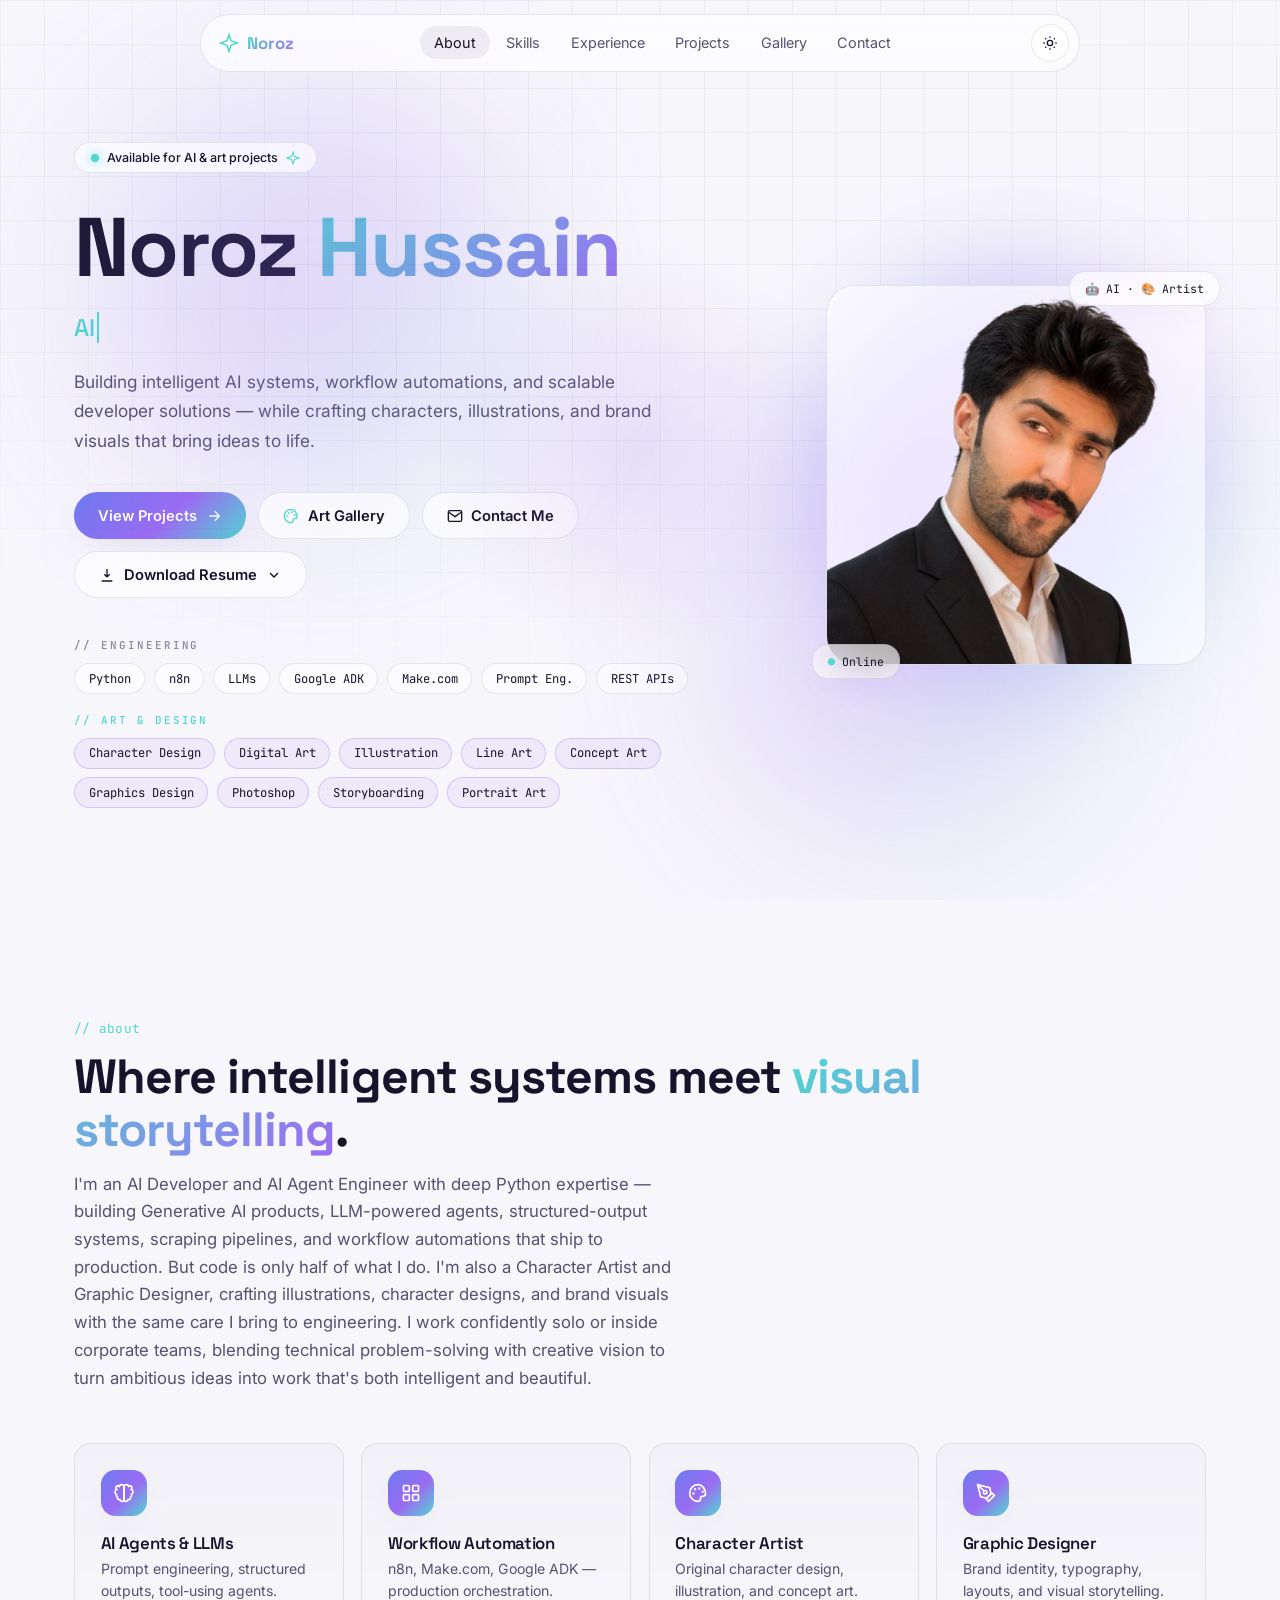
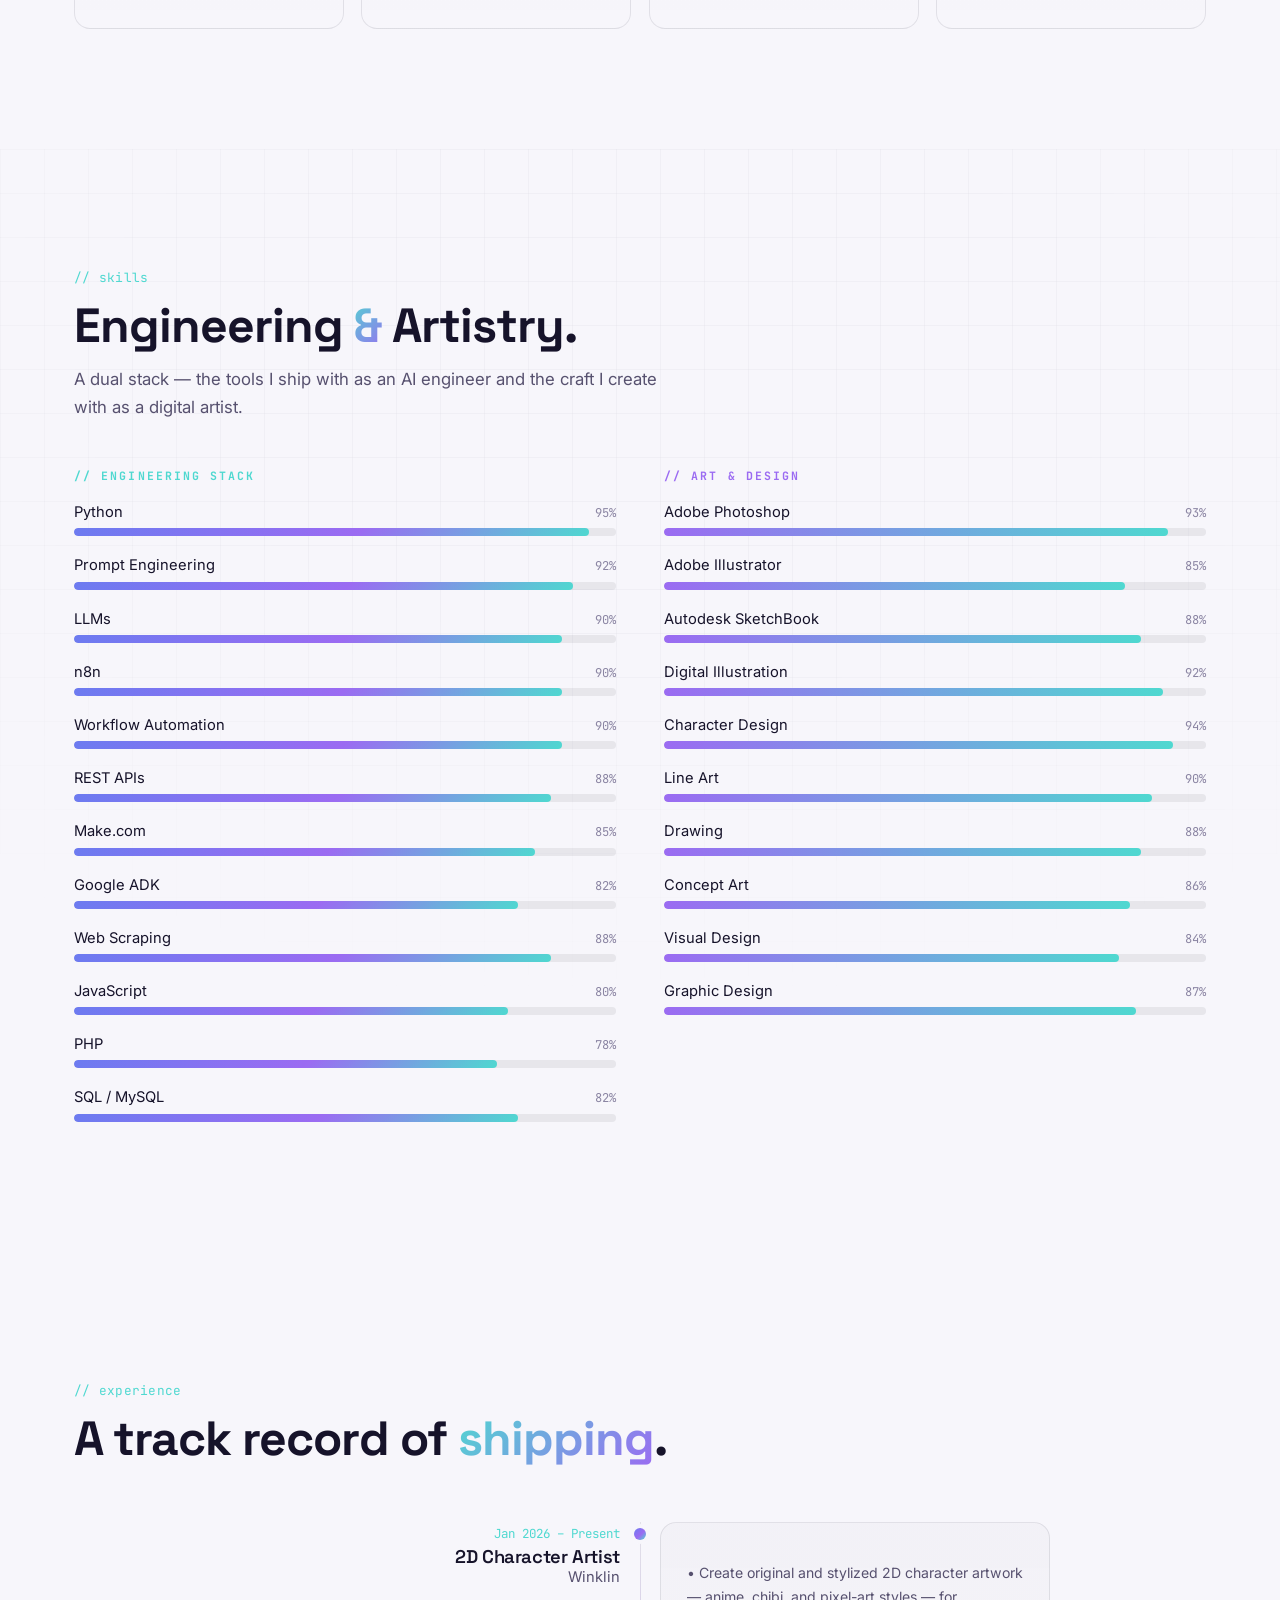
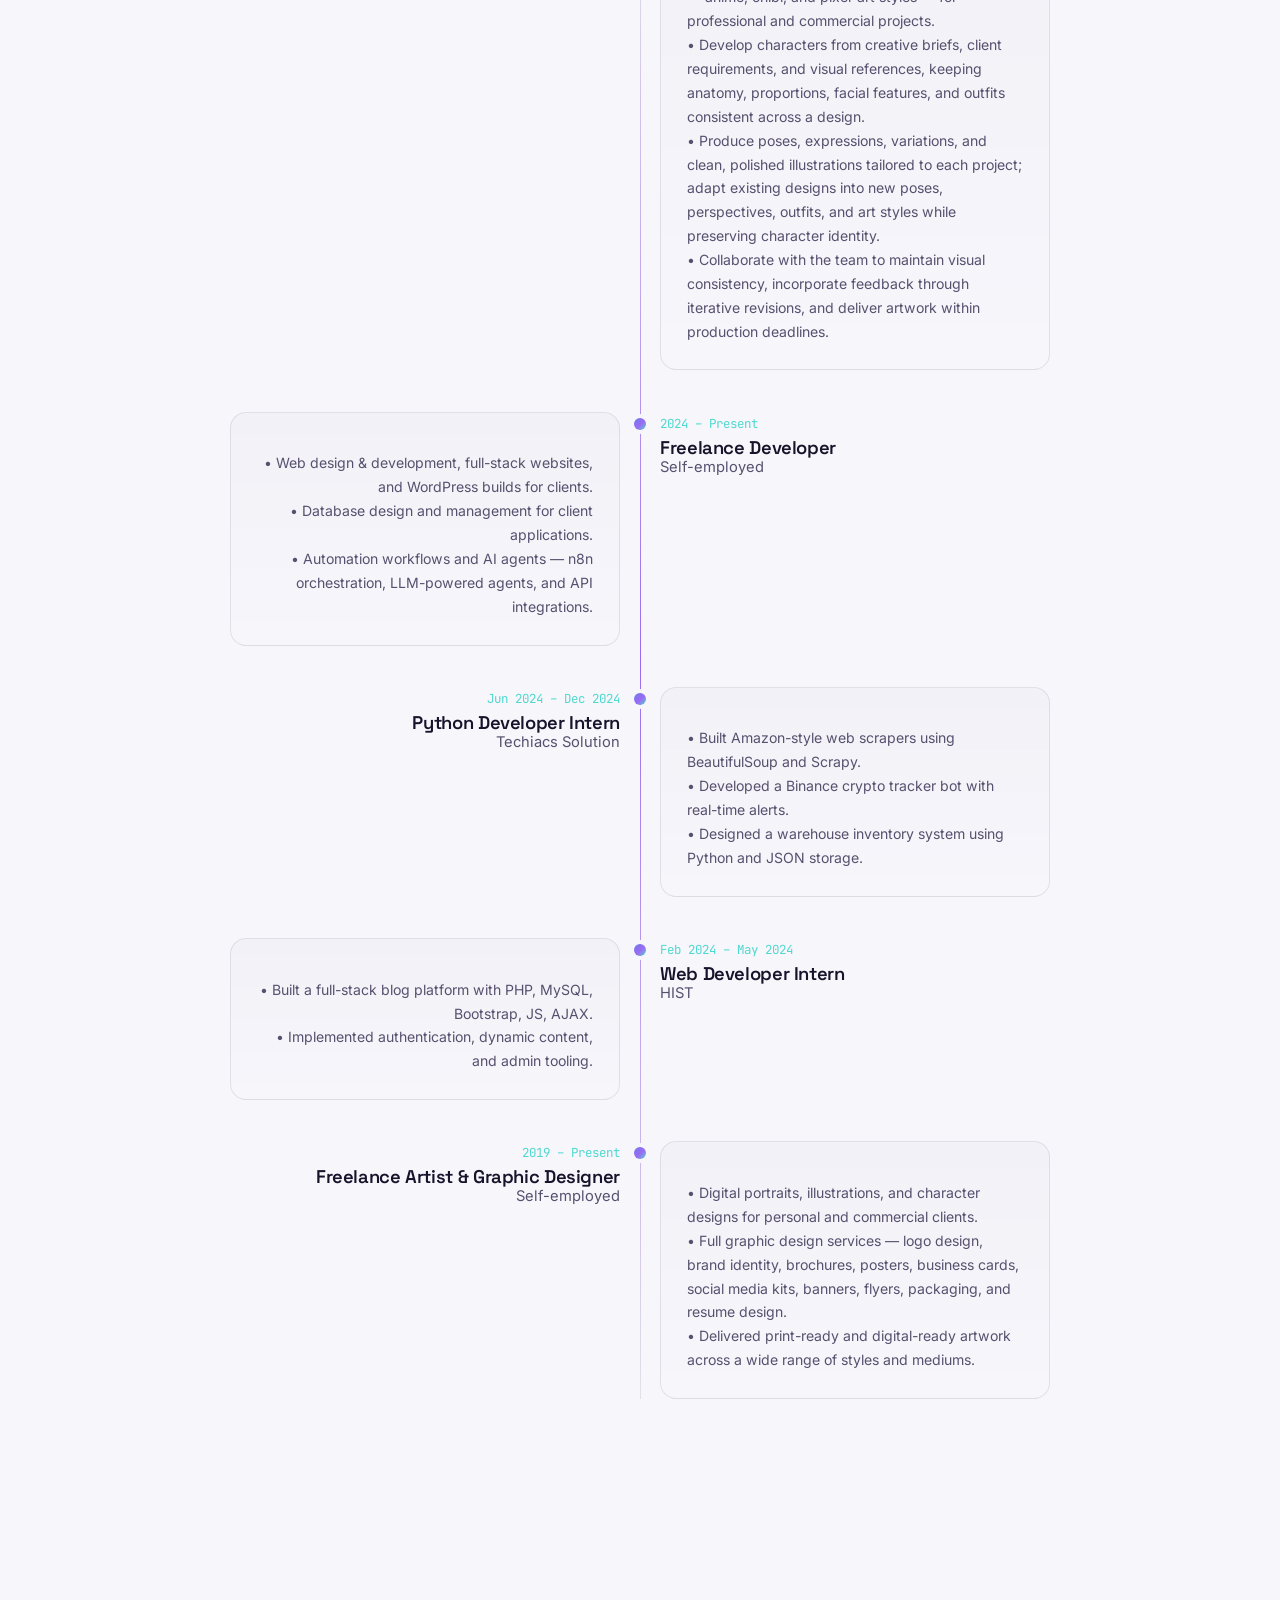
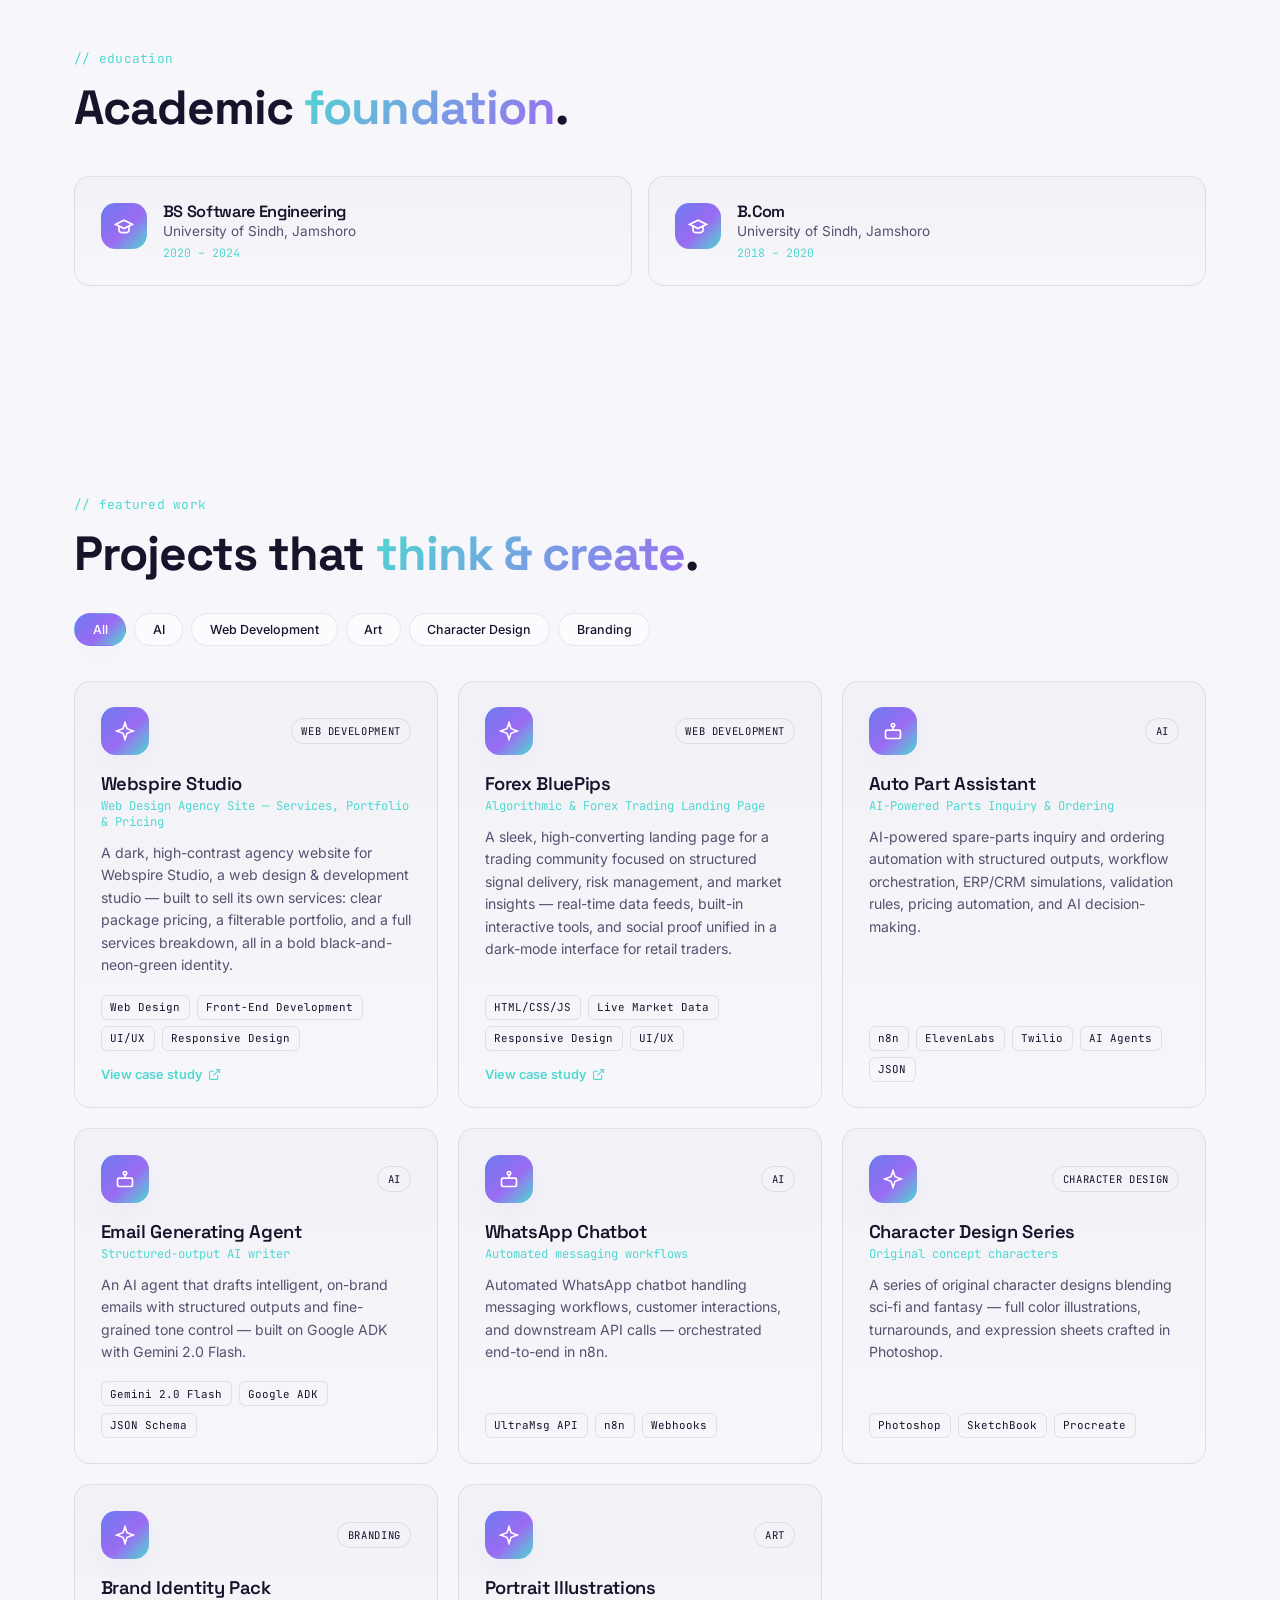
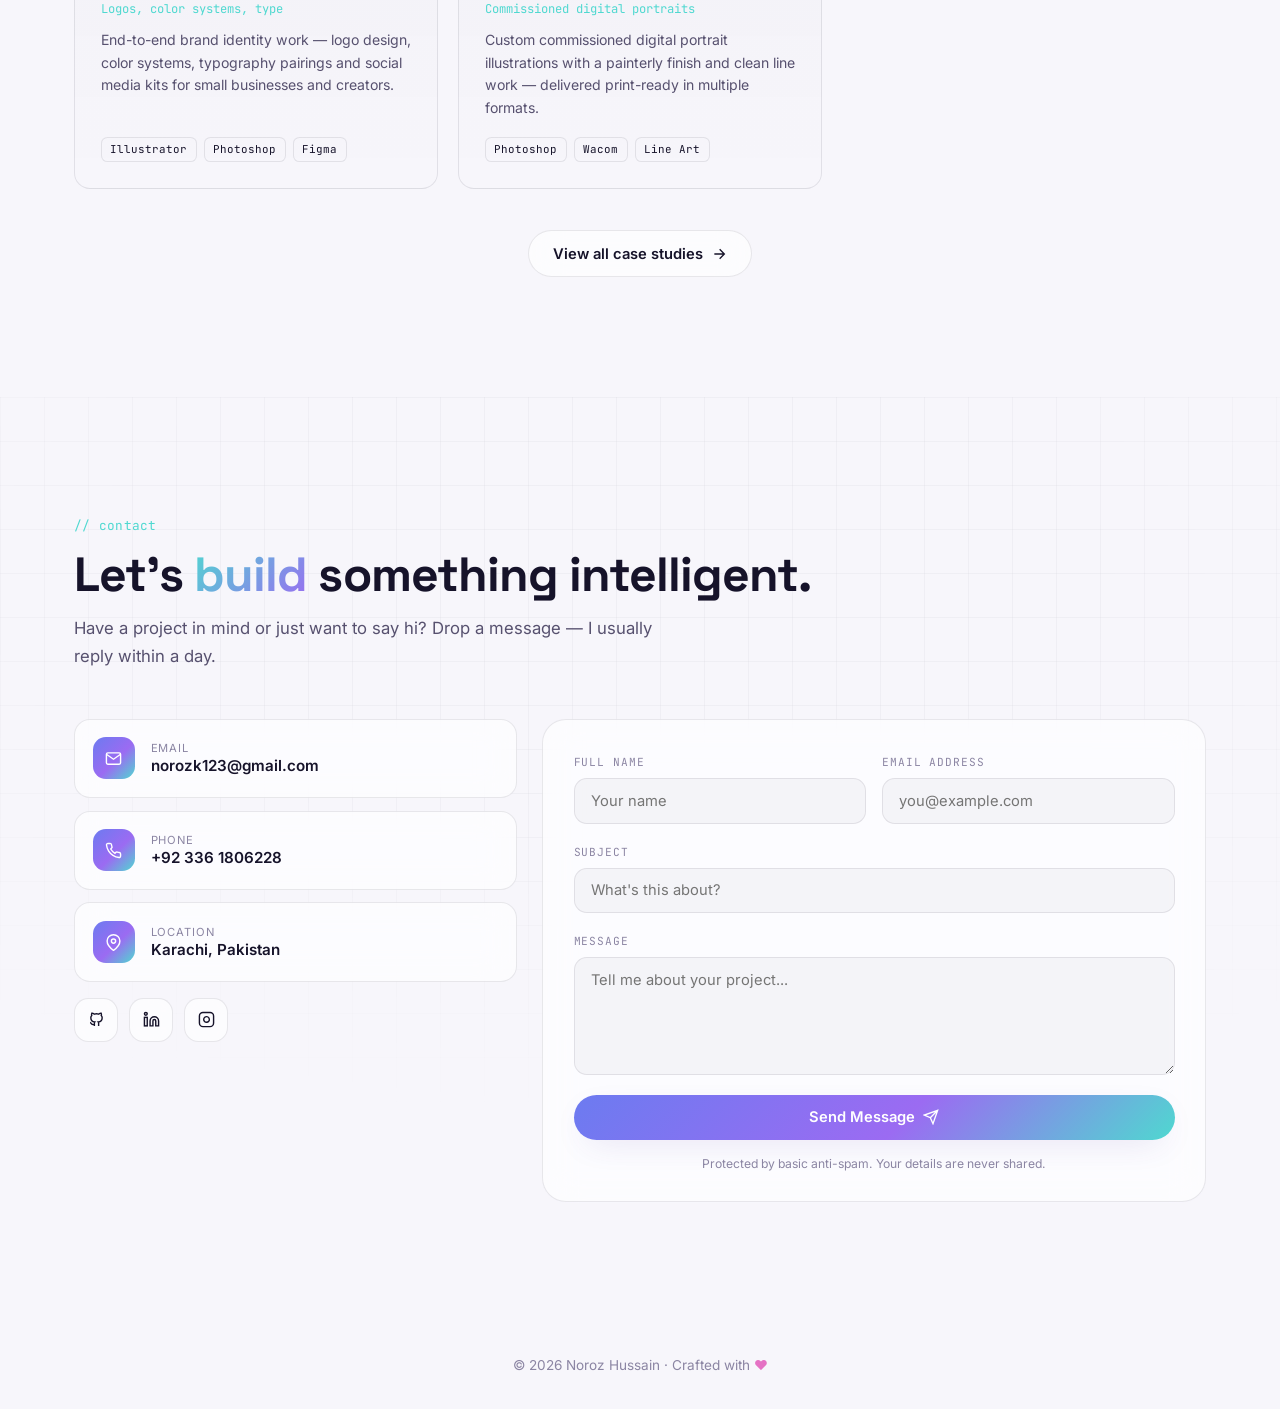
==== commit ba30f90c: "Update index.html" ====
--- a/index.html
+++ b/index.html
@@ -412,7 +412,7 @@
           </a>
           <div class="glass contact-info-item">
             <div class="icon-tile"><svg viewBox="0 0 24 24" fill="none" stroke="currentColor" stroke-width="2"><path d="M21 10c0 7-9 13-9 13s-9-6-9-13a9 9 0 0118 0z"/><circle cx="12" cy="10" r="3"/></svg></div>
-            <div><p class="label">Location</p><p class="value">Hyderabad, Pakistan</p></div>
+            <div><p class="label">Location</p><p class="value">Karachi, Pakistan</p></div>
           </div>
           <div class="social-row">
             <a href="https://github.com/khannoroz" target="_blank" rel="noopener noreferrer" class="glass" aria-label="GitHub">
--- a/css/style.css
+++ b/css/style.css
@@ -339,14 +339,34 @@
 .project-link{ margin-top:1rem; display:inline-flex; align-items:center; gap:.35rem; font-size:.8rem; font-weight:600; color: var(--cyan); }
 .project-link svg{ width:13px; height:13px; }
 
-/* ---------- Gallery ---------- */
-.gallery-grid{ margin-top: 2.6rem; display:grid; grid-template-columns: repeat(3, 1fr); gap: 1.4rem; }
-@media (max-width: 980px){ .gallery-grid{ grid-template-columns: repeat(2, 1fr); } }
-@media (max-width: 620px){ .gallery-grid{ grid-template-columns: 1fr; } }
-.art-card{ position: relative; border-radius: var(--radius-lg); overflow:hidden; aspect-ratio: 1/1; border: 1px solid var(--border); transition: border-color .3s ease, box-shadow .3s ease, transform .3s ease; cursor: pointer; }
+/* ---------- Gallery hero — blurred ambient backdrop ---------- */
+.gallery-hero{ position: relative; overflow: hidden; padding-bottom: 110px; }
+.gallery-hero-bg{ position: absolute; inset: 0; z-index: 0; overflow: hidden; }
+.gallery-hero-bg .gallery-slide{
+  position: absolute; top: -12%; left: -12%; width: 124%; height: 124%;
+  object-fit: cover; filter: blur(48px) saturate(1.2) brightness(.55);
+  opacity: 0; transition: opacity 2.6s ease; will-change: opacity;
+}
+.gallery-hero-bg .gallery-slide.active{ opacity: 1; }
+:root[data-theme="light"] .gallery-hero-bg .gallery-slide{ filter: blur(48px) saturate(1.05) brightness(.92); }
+.gallery-hero-bg::after{
+  content:""; position:absolute; inset:0; pointer-events:none;
+  background: linear-gradient(180deg, rgba(13,11,22,.6) 0%, rgba(13,11,22,.25) 45%, var(--bg) 96%);
+}
+:root[data-theme="light"] .gallery-hero-bg::after{
+  background: linear-gradient(180deg, rgba(247,246,251,.72) 0%, rgba(247,246,251,.4) 45%, var(--bg) 96%);
+}
+.gallery-hero .bg-grid{ z-index: 1; }
+.gallery-hero .container{ position: relative; z-index: 2; }
+
+/* ---------- Gallery — dynamic masonry layout ---------- */
+.gallery-grid{ margin-top: 2.6rem; column-count: 3; column-gap: 1.4rem; }
+@media (max-width: 980px){ .gallery-grid{ column-count: 2; } }
+@media (max-width: 620px){ .gallery-grid{ column-count: 1; } }
+.art-card{ position: relative; display: block; width:100%; break-inside: avoid; -webkit-column-break-inside: avoid; margin: 0 0 1.4rem; border-radius: var(--radius-lg); overflow:hidden; border: 1px solid var(--border); transition: border-color .3s ease, box-shadow .3s ease, transform .3s ease; cursor: pointer; }
 .art-card:hover{ border-color: rgba(79,216,208,.5); box-shadow: var(--shadow-glow); transform: translateY(-4px); }
-.art-card img{ width:100%; height:100%; object-fit:cover; transition: transform .6s ease; }
-.art-card:hover img{ transform: scale(1.08); }
+.art-card img{ width:100%; height:auto; display:block; transition: transform .6s ease; }
+.art-card:hover img{ transform: scale(1.06); }
 .art-overlay{ position:absolute; inset:0; background: linear-gradient(to top, rgba(10,8,18,.92), rgba(10,8,18,0) 55%); opacity:0; transition: opacity .3s ease; display:flex; align-items:flex-end; padding: 1.1rem; }
 .art-card:hover .art-overlay{ opacity:1; }
 .art-overlay .cat{ font-family: var(--font-mono); font-size:.65rem; text-transform:uppercase; letter-spacing:.1em; color: var(--cyan); }
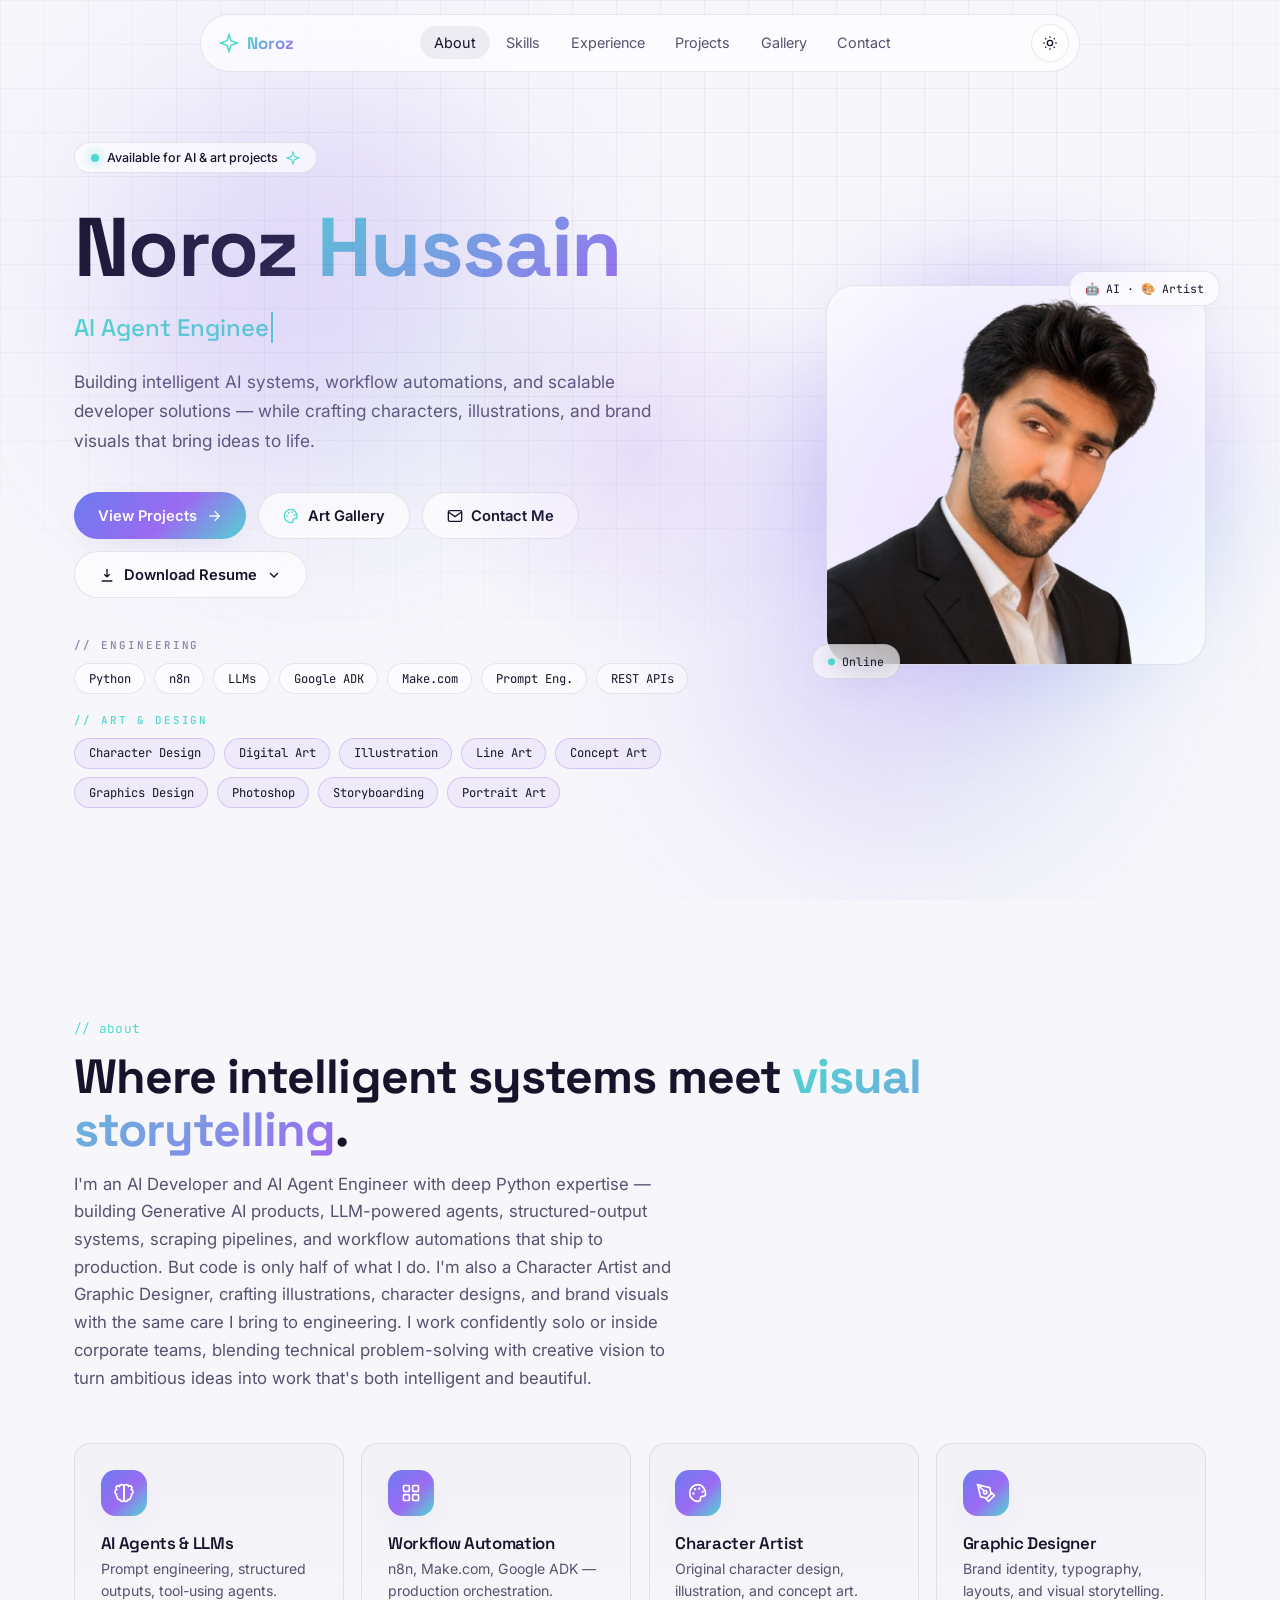
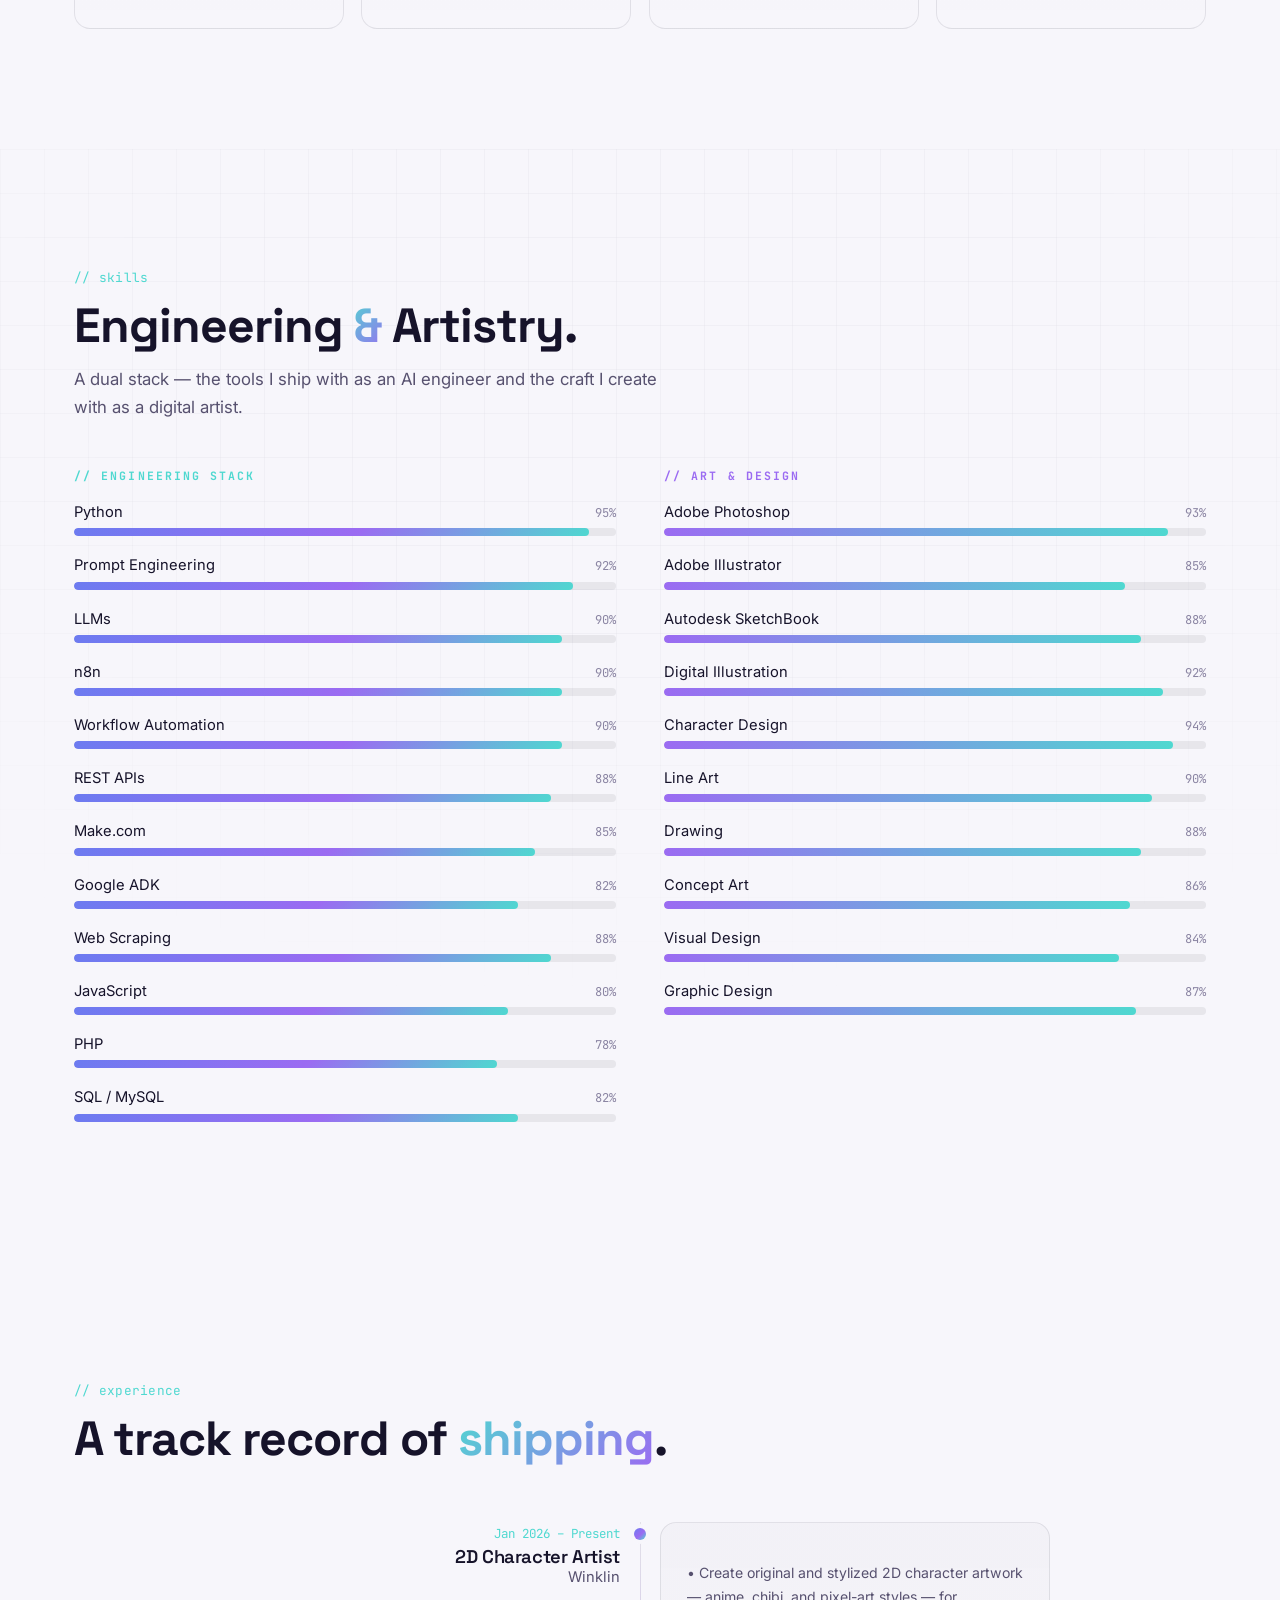
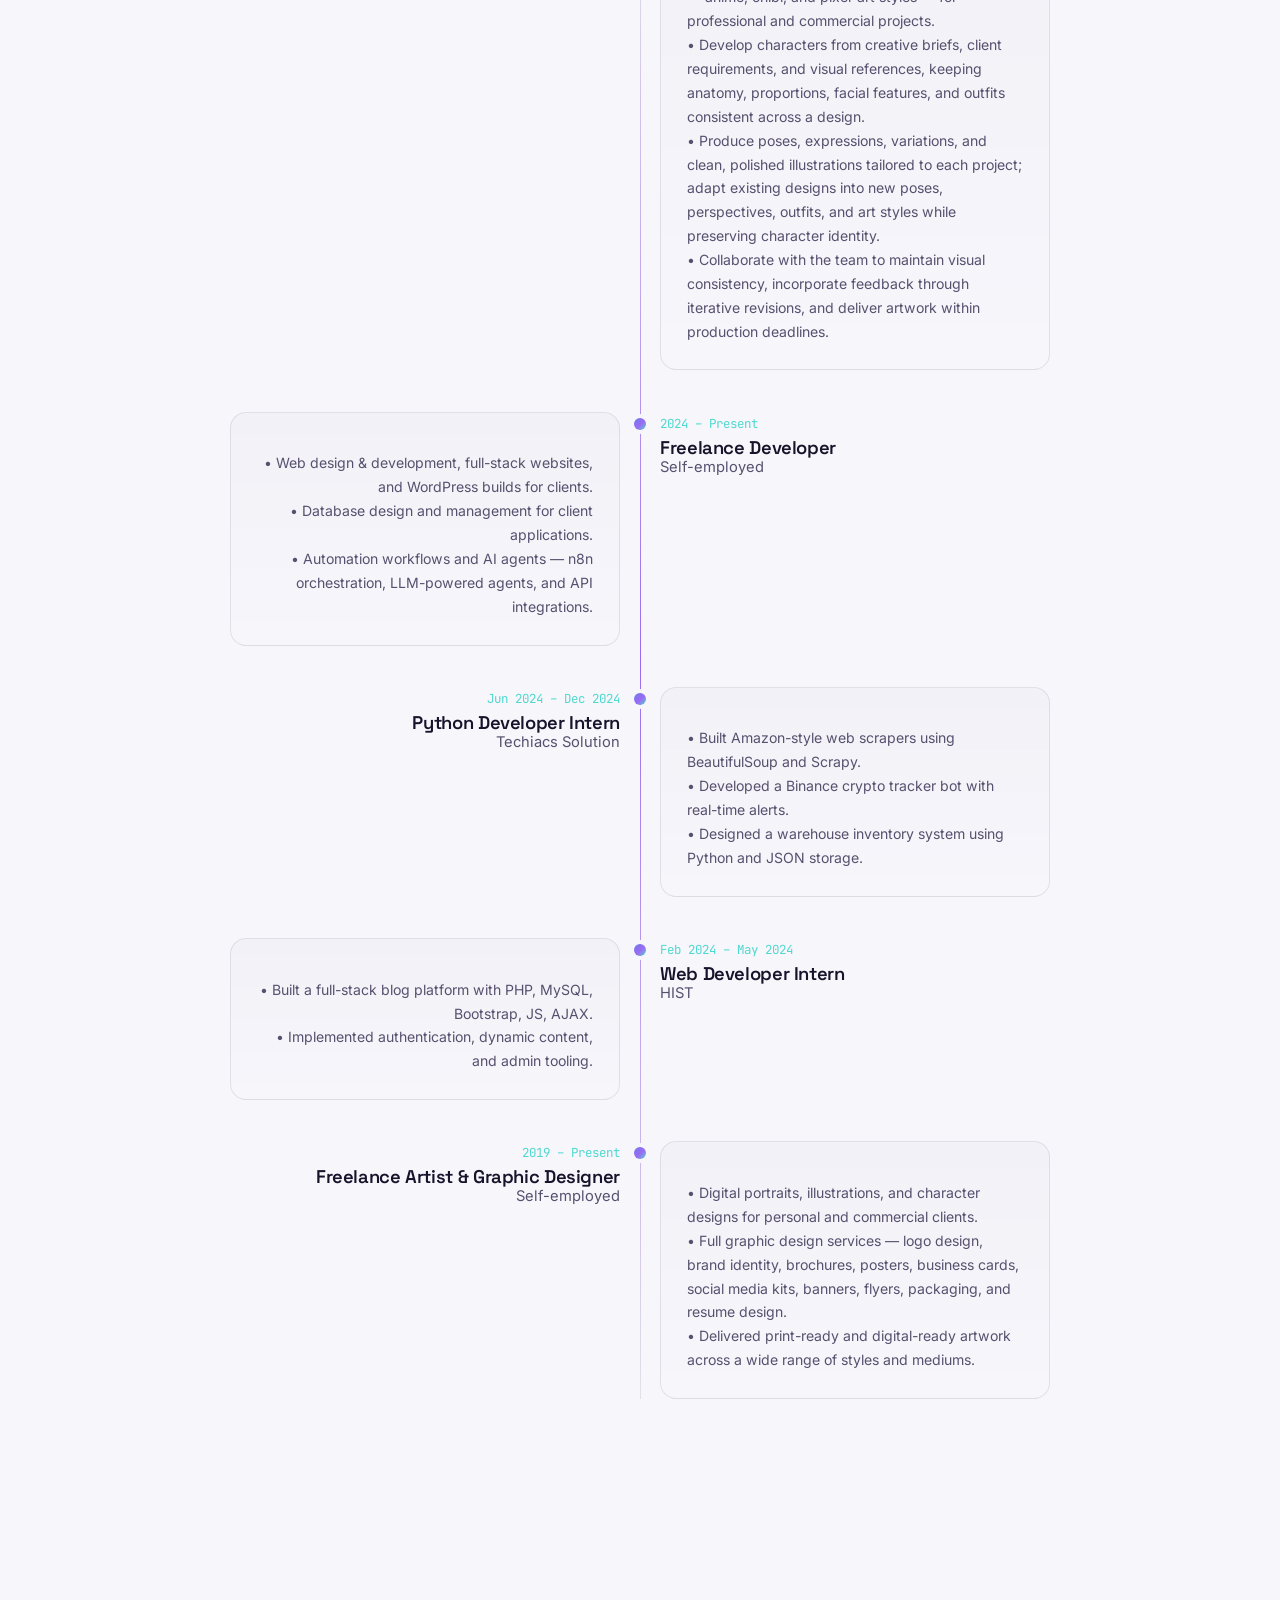
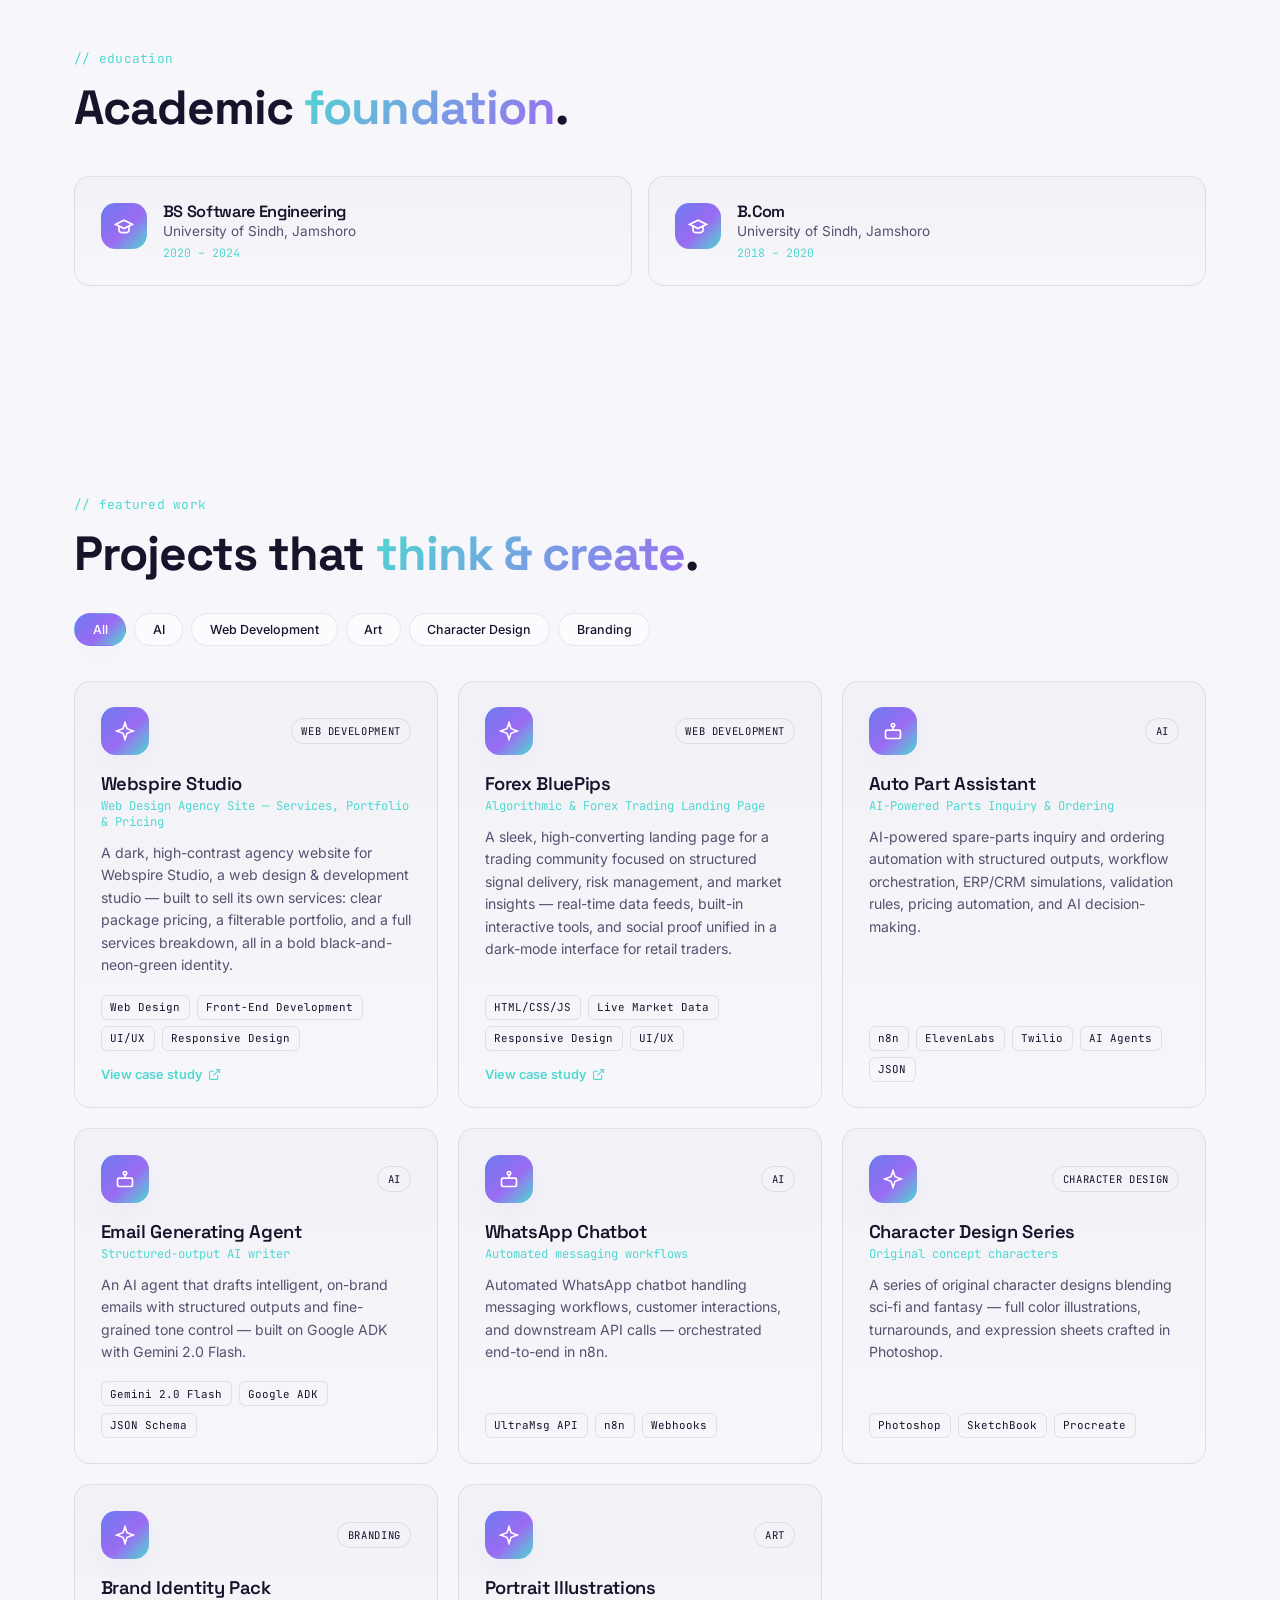
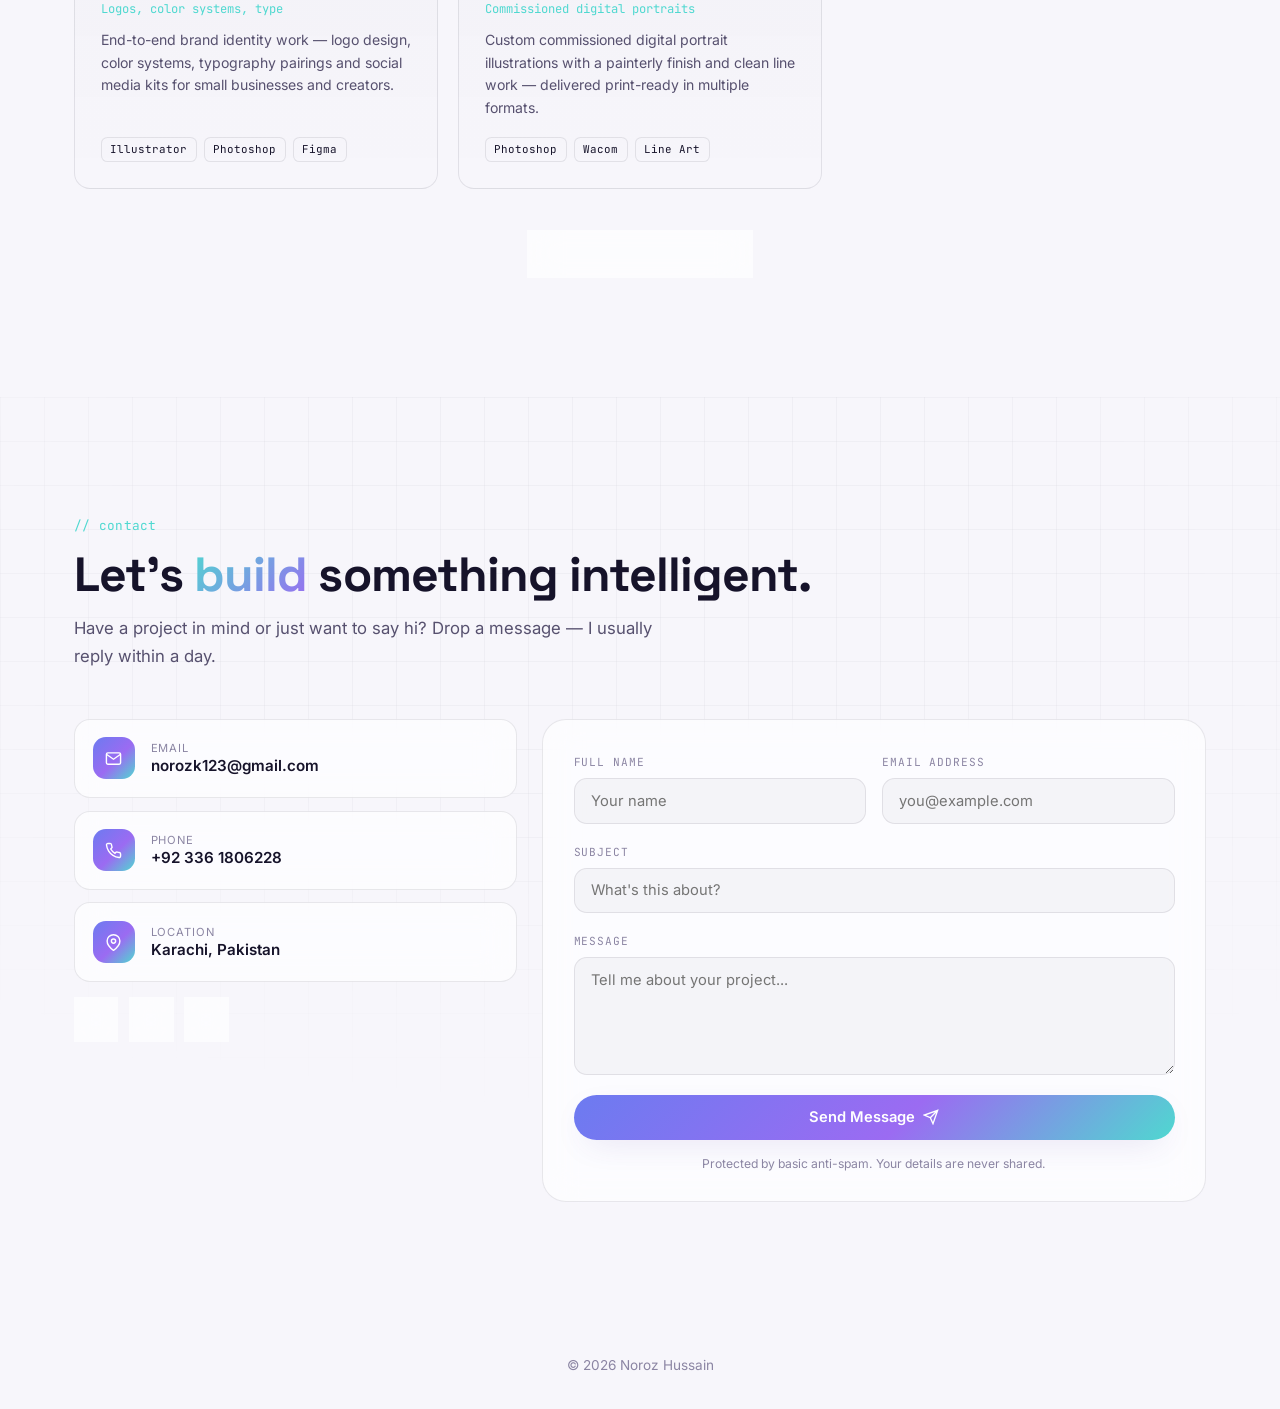
==== commit 3e435d1e: "Remove heart symbol from footer copyright" ====
--- a/index.html
+++ b/index.html
@@ -470,7 +470,7 @@
 
 <footer>
   <div class="container">
-    <p>© <span id="year"></span> Noroz Hussain · Crafted with <span class="heart">♥</span></p>
+    <p>© <span id="year"></span> Noroz Hussain</p>
   </div>
 </footer>
 
